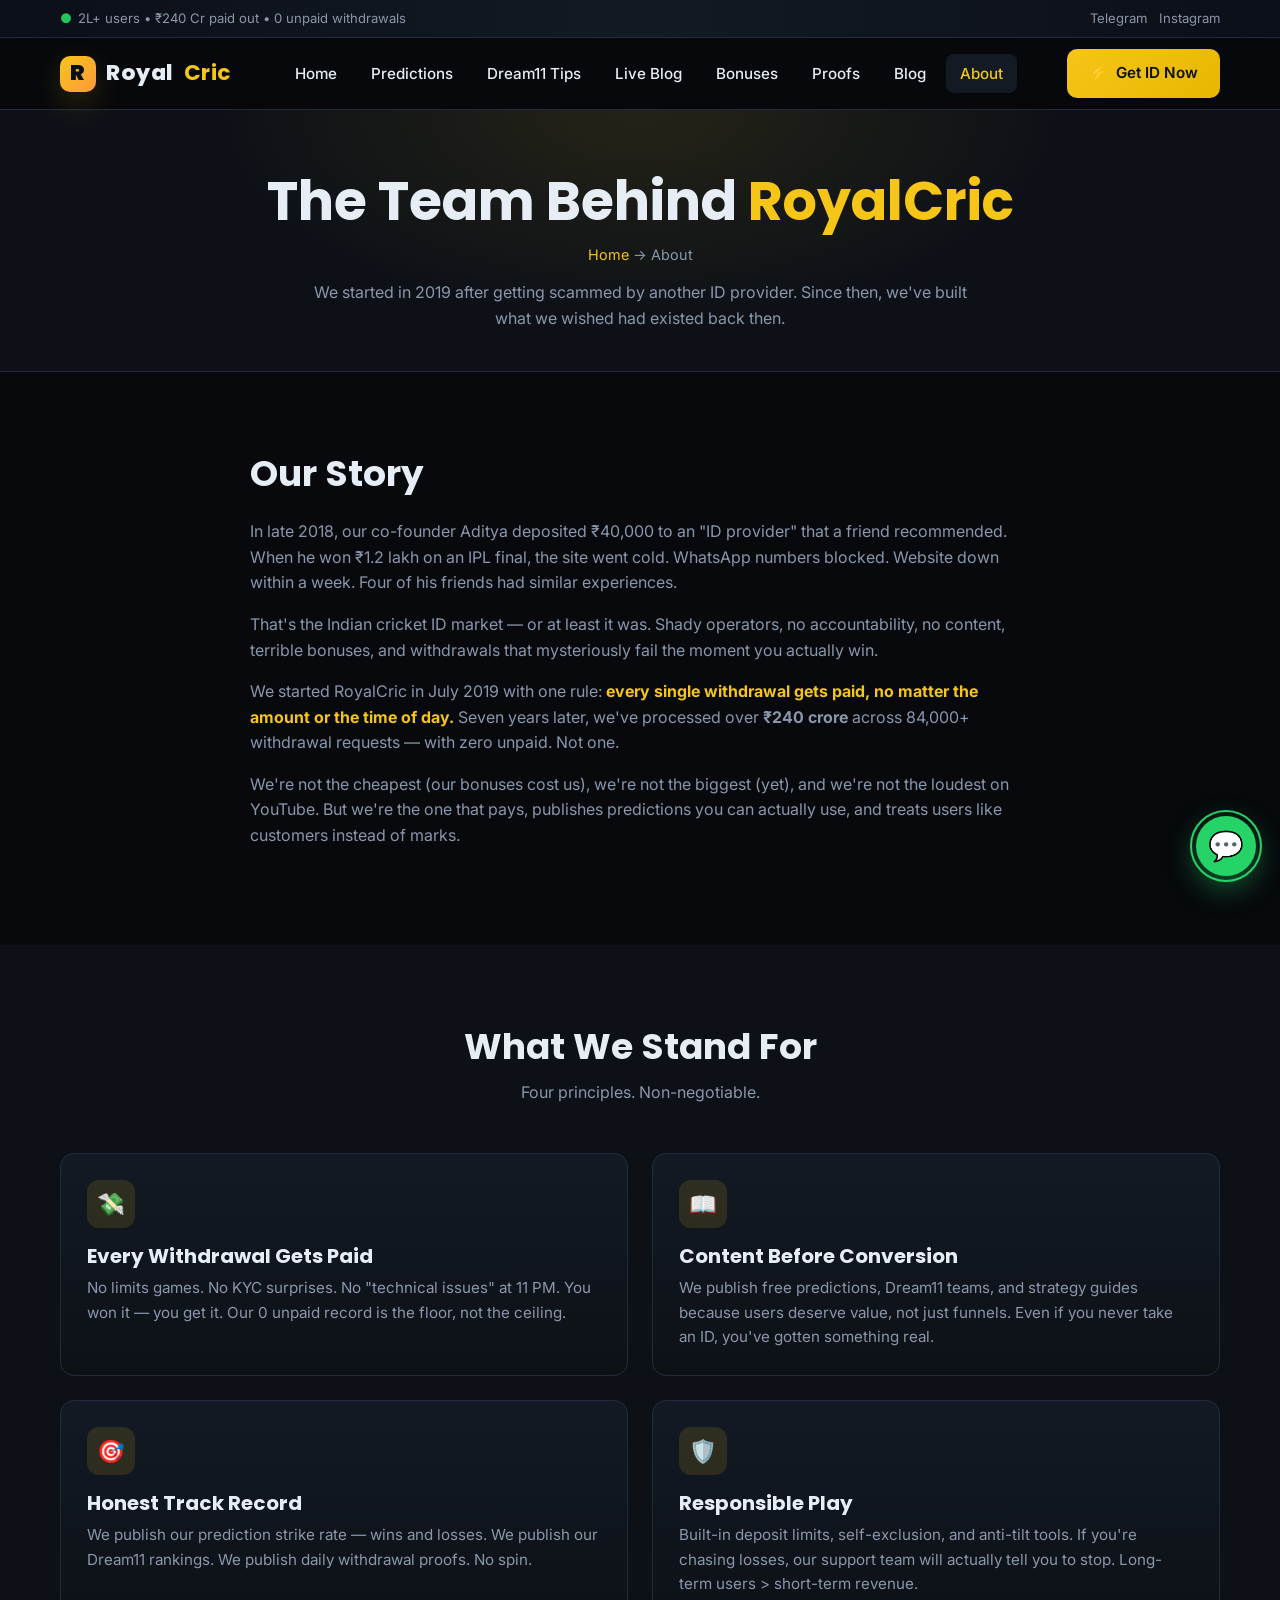
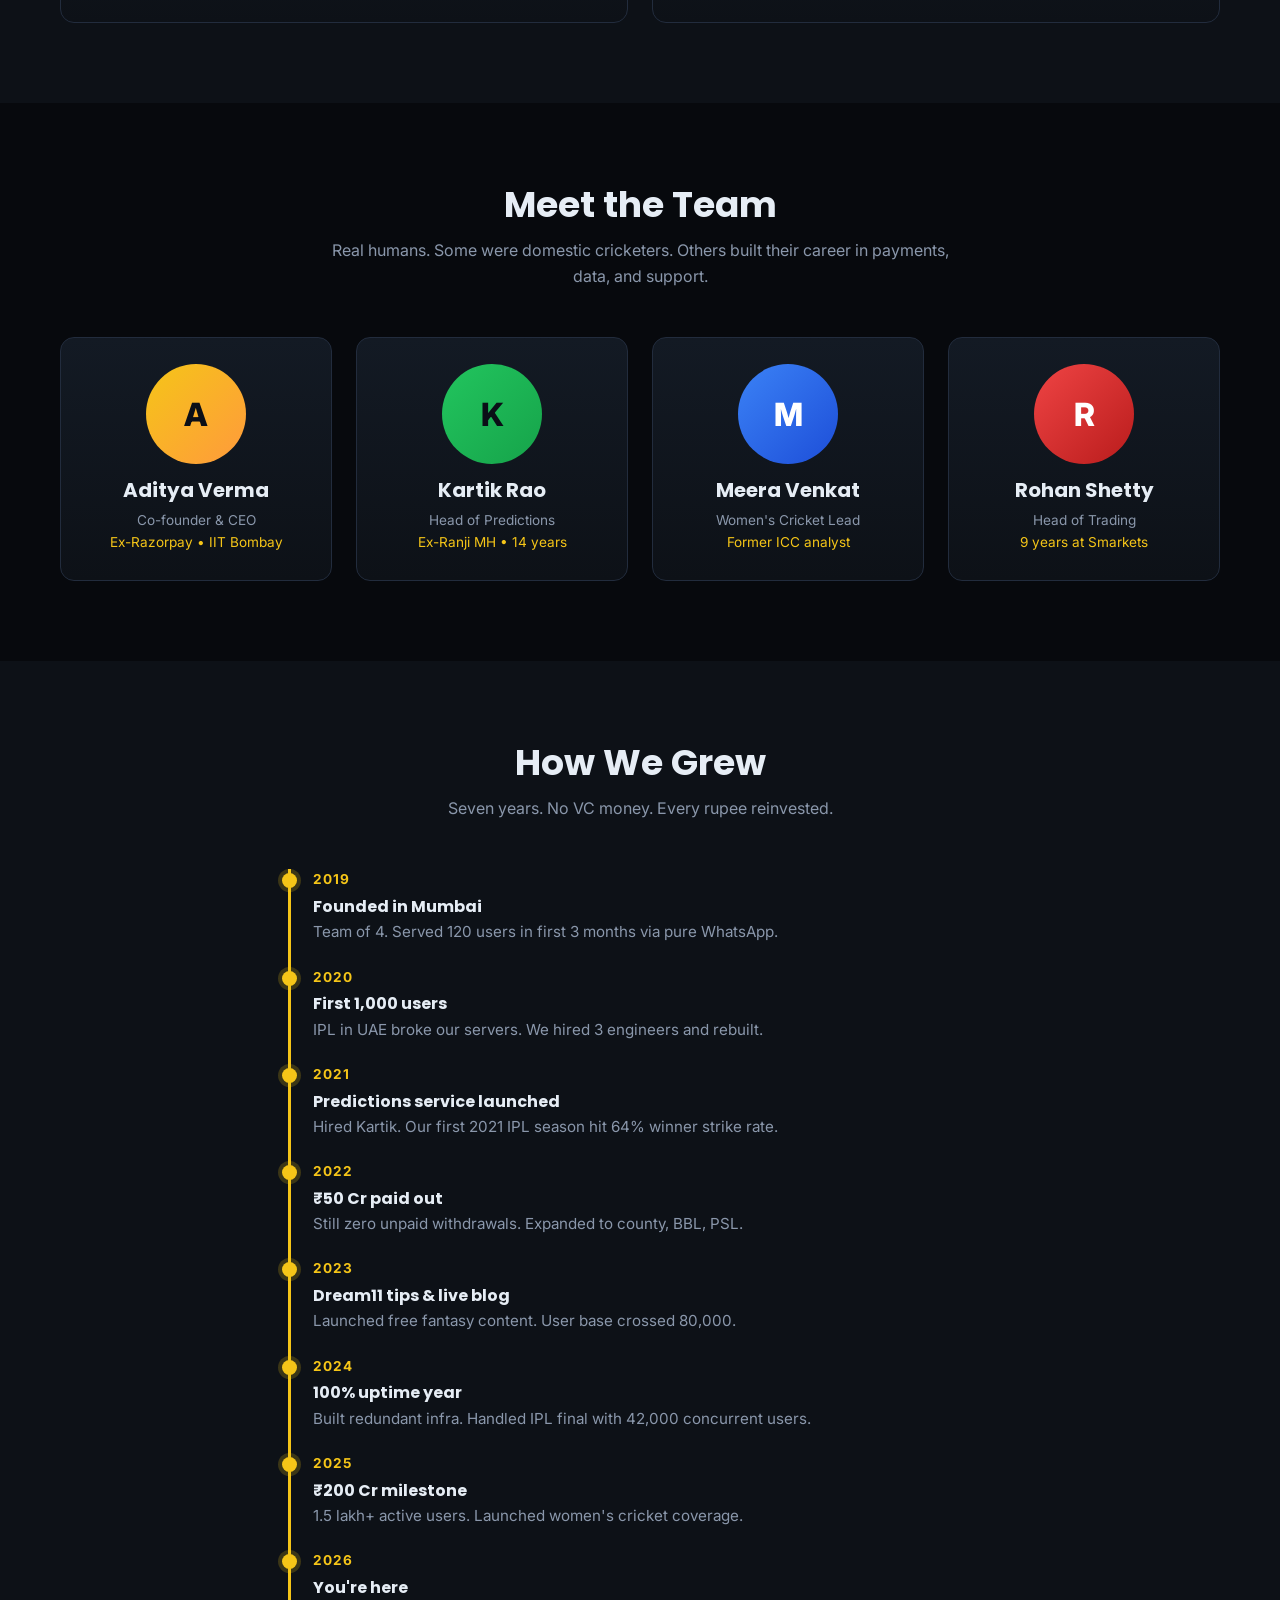
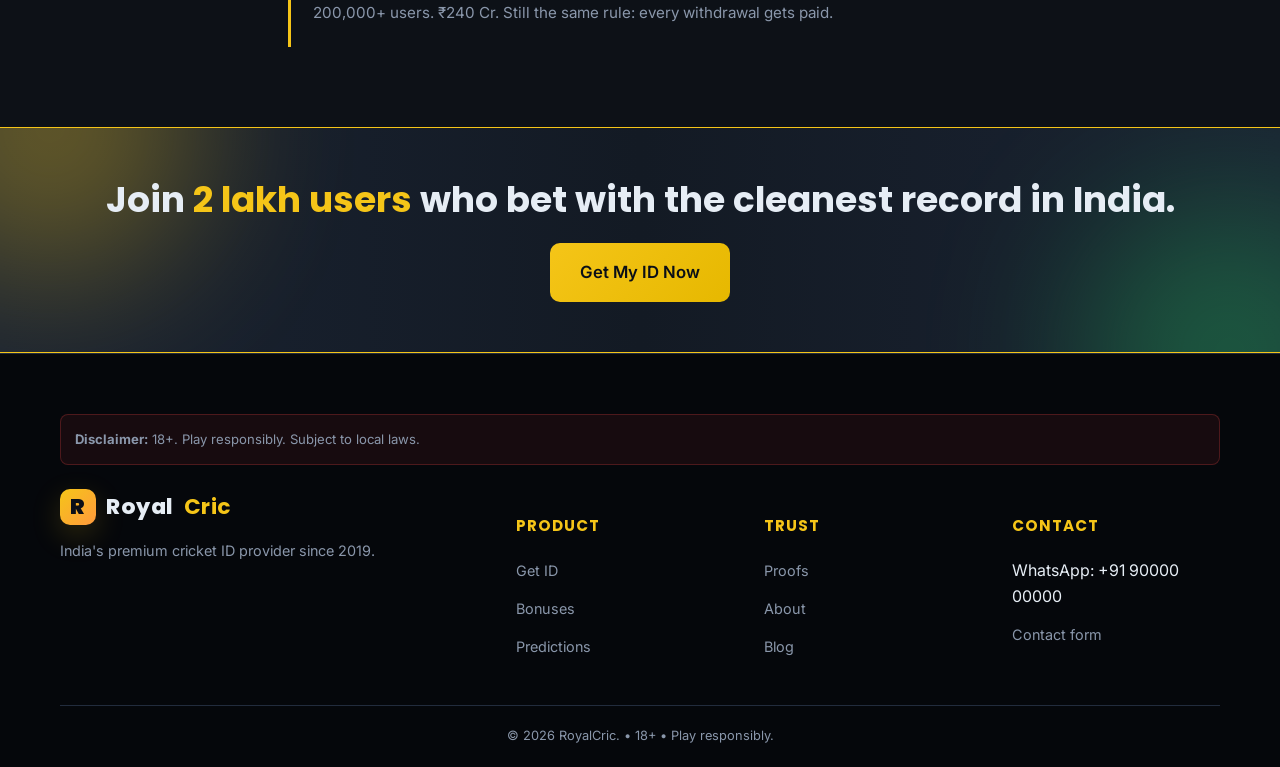
==== about.html @ 993afadf "WEbsie completed" ====
<!DOCTYPE html>
<html lang="en">
<head>
<meta charset="UTF-8" />
<meta name="viewport" content="width=device-width, initial-scale=1.0" />
<title>About Us — The Team Behind RoyalCric | Cricket ID Provider Since 2019</title>
<meta name="description" content="Meet the team behind India's most trusted cricket ID provider. Our story, our mission, and what we stand for." />
<link href="https://fonts.googleapis.com/css2?family=Inter:wght@400;500;600;700&family=Poppins:wght@600;700;800&display=swap" rel="stylesheet">
<link rel="stylesheet" href="css/style.css">
</head>
<body>

<div class="topbar">
  <div class="container row">
    <div class="ticker"><span>2L+ users • ₹240 Cr paid out • 0 unpaid withdrawals</span></div>
    <div class="socials"><a href="#">Telegram</a><a href="#">Instagram</a></div>
  </div>
</div>

<nav class="nav">
  <div class="container wrap">
    <a href="index.html" class="brand"><span class="brand-logo">R</span>Royal<b>Cric</b></a>
    <ul class="nav-links">
      <li><a href="index.html">Home</a></li>
      <li><a href="predictions.html">Predictions</a></li>
      <li><a href="dream11.html">Dream11 Tips</a></li>
      <li><a href="live-blog.html">Live Blog</a></li>
      <li><a href="bonuses.html">Bonuses</a></li>
      <li><a href="proofs.html">Proofs</a></li>
      <li><a href="blog.html">Blog</a></li>
      <li><a href="about.html">About</a></li>
    </ul>
    <div class="nav-cta">
      <a href="get-id.html" class="btn btn-gold"><span>⚡</span><span class="btn-label">Get ID Now</span></a>
      <button class="hamburger">☰</button>
    </div>
  </div>
</nav>

<section class="page-head">
  <div class="container">
    <h1>The Team Behind <span class="gold">RoyalCric</span></h1>
    <p class="crumbs"><a href="index.html">Home</a> → About</p>
    <p style="max-width:680px;margin:14px auto 0;">We started in 2019 after getting scammed by another ID provider. Since then, we've built what we wished had existed back then.</p>
  </div>
</section>

<!-- Story -->
<section class="section">
  <div class="container" style="max-width:820px;">
    <h2 style="margin-bottom:24px;">Our Story</h2>
    <p>In late 2018, our co-founder Aditya deposited ₹40,000 to an "ID provider" that a friend recommended. When he won ₹1.2 lakh on an IPL final, the site went cold. WhatsApp numbers blocked. Website down within a week. Four of his friends had similar experiences.</p>
    <p>That's the Indian cricket ID market — or at least it was. Shady operators, no accountability, no content, terrible bonuses, and withdrawals that mysteriously fail the moment you actually win.</p>
    <p>We started RoyalCric in July 2019 with one rule: <b class="gold">every single withdrawal gets paid, no matter the amount or the time of day.</b> Seven years later, we've processed over <b>₹240 crore</b> across 84,000+ withdrawal requests — with zero unpaid. Not one.</p>
    <p>We're not the cheapest (our bonuses cost us), we're not the biggest (yet), and we're not the loudest on YouTube. But we're the one that pays, publishes predictions you can actually use, and treats users like customers instead of marks.</p>
  </div>
</section>

<!-- Values -->
<section class="section" style="background:var(--bg-1);">
  <div class="container">
    <h2 class="section-title">What We Stand For</h2>
    <p class="section-sub">Four principles. Non-negotiable.</p>
    <div class="card-grid cols-2">
      <div class="card">
        <div class="icon">💸</div>
        <h3>Every Withdrawal Gets Paid</h3>
        <p>No limits games. No KYC surprises. No "technical issues" at 11 PM. You won it — you get it. Our 0 unpaid record is the floor, not the ceiling.</p>
      </div>
      <div class="card">
        <div class="icon">📖</div>
        <h3>Content Before Conversion</h3>
        <p>We publish free predictions, Dream11 teams, and strategy guides because users deserve value, not just funnels. Even if you never take an ID, you've gotten something real.</p>
      </div>
      <div class="card">
        <div class="icon">🎯</div>
        <h3>Honest Track Record</h3>
        <p>We publish our prediction strike rate — wins and losses. We publish our Dream11 rankings. We publish daily withdrawal proofs. No spin.</p>
      </div>
      <div class="card">
        <div class="icon">🛡️</div>
        <h3>Responsible Play</h3>
        <p>Built-in deposit limits, self-exclusion, and anti-tilt tools. If you're chasing losses, our support team will actually tell you to stop. Long-term users > short-term revenue.</p>
      </div>
    </div>
  </div>
</section>

<!-- Team -->
<section class="section">
  <div class="container">
    <h2 class="section-title">Meet the Team</h2>
    <p class="section-sub">Real humans. Some were domestic cricketers. Others built their career in payments, data, and support.</p>

    <div class="card-grid cols-4">
      <div class="card" style="text-align:center;">
        <div style="width:100px;height:100px;border-radius:50%;background:linear-gradient(135deg,var(--gold),#ff9a3c);display:grid;place-items:center;margin:0 auto 14px;font-size:2rem;color:#0b0f17;font-weight:800;">A</div>
        <h3>Aditya Verma</h3>
        <p style="font-size:.85rem;">Co-founder & CEO<br><span style="color:var(--gold);">Ex-Razorpay • IIT Bombay</span></p>
      </div>
      <div class="card" style="text-align:center;">
        <div style="width:100px;height:100px;border-radius:50%;background:linear-gradient(135deg,#22c55e,#16a34a);display:grid;place-items:center;margin:0 auto 14px;font-size:2rem;color:#0b0f17;font-weight:800;">K</div>
        <h3>Kartik Rao</h3>
        <p style="font-size:.85rem;">Head of Predictions<br><span style="color:var(--gold);">Ex-Ranji MH • 14 years</span></p>
      </div>
      <div class="card" style="text-align:center;">
        <div style="width:100px;height:100px;border-radius:50%;background:linear-gradient(135deg,#3b82f6,#1d4ed8);display:grid;place-items:center;margin:0 auto 14px;font-size:2rem;color:#fff;font-weight:800;">M</div>
        <h3>Meera Venkat</h3>
        <p style="font-size:.85rem;">Women's Cricket Lead<br><span style="color:var(--gold);">Former ICC analyst</span></p>
      </div>
      <div class="card" style="text-align:center;">
        <div style="width:100px;height:100px;border-radius:50%;background:linear-gradient(135deg,#ef4444,#b91c1c);display:grid;place-items:center;margin:0 auto 14px;font-size:2rem;color:#fff;font-weight:800;">R</div>
        <h3>Rohan Shetty</h3>
        <p style="font-size:.85rem;">Head of Trading<br><span style="color:var(--gold);">9 years at Smarkets</span></p>
      </div>
    </div>
  </div>
</section>

<!-- Timeline -->
<section class="section" style="background:var(--bg-1);">
  <div class="container" style="max-width:760px;">
    <h2 class="section-title">How We Grew</h2>
    <p class="section-sub">Seven years. No VC money. Every rupee reinvested.</p>

    <div class="blog-entry"><div class="time">2019</div><h4>Founded in Mumbai</h4><p>Team of 4. Served 120 users in first 3 months via pure WhatsApp.</p></div>
    <div class="blog-entry"><div class="time">2020</div><h4>First 1,000 users</h4><p>IPL in UAE broke our servers. We hired 3 engineers and rebuilt.</p></div>
    <div class="blog-entry"><div class="time">2021</div><h4>Predictions service launched</h4><p>Hired Kartik. Our first 2021 IPL season hit 64% winner strike rate.</p></div>
    <div class="blog-entry"><div class="time">2022</div><h4>₹50 Cr paid out</h4><p>Still zero unpaid withdrawals. Expanded to county, BBL, PSL.</p></div>
    <div class="blog-entry"><div class="time">2023</div><h4>Dream11 tips & live blog</h4><p>Launched free fantasy content. User base crossed 80,000.</p></div>
    <div class="blog-entry"><div class="time">2024</div><h4>100% uptime year</h4><p>Built redundant infra. Handled IPL final with 42,000 concurrent users.</p></div>
    <div class="blog-entry"><div class="time">2025</div><h4>₹200 Cr milestone</h4><p>1.5 lakh+ active users. Launched women's cricket coverage.</p></div>
    <div class="blog-entry"><div class="time">2026</div><h4>You're here</h4><p>200,000+ users. ₹240 Cr. Still the same rule: every withdrawal gets paid.</p></div>
  </div>
</section>

<section class="cta-banner">
  <div class="container">
    <h2>Join <span class="gold">2 lakh users</span> who bet with the cleanest record in India.</h2>
    <a href="get-id.html" class="btn btn-gold btn-lg">Get My ID Now</a>
  </div>
</section>

<footer>
  <div class="container">
    <div class="disclaimer"><b>Disclaimer:</b> 18+. Play responsibly. Subject to local laws.</div>
    <div class="grid">
      <div><div class="brand" style="margin-bottom:14px;"><span class="brand-logo">R</span>Royal<b>Cric</b></div><p style="font-size:.9rem;">India's premium cricket ID provider since 2019.</p></div>
      <div><h5>Product</h5><ul><li><a href="get-id.html">Get ID</a></li><li><a href="bonuses.html">Bonuses</a></li><li><a href="predictions.html">Predictions</a></li></ul></div>
      <div><h5>Trust</h5><ul><li><a href="proofs.html">Proofs</a></li><li><a href="about.html">About</a></li><li><a href="blog.html">Blog</a></li></ul></div>
      <div><h5>Contact</h5><ul><li>WhatsApp: +91 90000 00000</li><li><a href="contact.html">Contact form</a></li></ul></div>
    </div>
    <div class="legal">© 2026 RoyalCric. • 18+ • Play responsibly.</div>
  </div>
</footer>

<a href="#" class="wa-float">💬</a>
<script src="js/main.js"></script>
</body>
</html>
---- css/style.css ----
/* =========================================================
   RoyalCric — Premium Cricket ID Provider
   Global stylesheet
   ========================================================= */

:root {
  --bg-0: #07090d;
  --bg-1: #0d1117;
  --bg-2: #131a24;
  --bg-3: #1a2332;
  --line: #222c3d;
  --text: #e6edf5;
  --muted: #8a97ab;
  --gold: #f5c518;
  --gold-2: #e6b800;
  --green: #22c55e;
  --green-2: #16a34a;
  --red: #ef4444;
  --blue: #3b82f6;
  --radius: 14px;
  --radius-sm: 8px;
  --shadow: 0 10px 30px rgba(0,0,0,.35);
  --shadow-gold: 0 10px 30px rgba(245,197,24,.18);
  --container: 1200px;
  --nav-h: 72px;
}

* { box-sizing: border-box; }
html, body { margin: 0; padding: 0; }
html { scroll-behavior: smooth; }

body {
  font-family: 'Inter', -apple-system, BlinkMacSystemFont, 'Segoe UI', Roboto, sans-serif;
  background: var(--bg-0);
  color: var(--text);
  line-height: 1.6;
  -webkit-font-smoothing: antialiased;
}

a { color: inherit; text-decoration: none; }
img { max-width: 100%; display: block; }

h1, h2, h3, h4 { font-family: 'Poppins', Inter, sans-serif; font-weight: 700; line-height: 1.2; margin: 0 0 .6em; }
h1 { font-size: clamp(2rem, 4.2vw, 3.4rem); }
h2 { font-size: clamp(1.6rem, 2.8vw, 2.4rem); }
h3 { font-size: 1.25rem; }

p { margin: 0 0 1em; color: var(--muted); }

.container { max-width: var(--container); margin: 0 auto; padding: 0 20px; }

.section { padding: 80px 0; }
.section-sm { padding: 48px 0; }
.section-title { text-align: center; margin-bottom: 12px; color: var(--text); }
.section-sub { text-align: center; color: var(--muted); max-width: 640px; margin: 0 auto 48px; }

.gold { color: var(--gold); }
.green { color: var(--green); }

/* ------------ Top bar ------------ */
.topbar {
  background: linear-gradient(90deg, #0b0f17 0%, #131a24 50%, #0b0f17 100%);
  border-bottom: 1px solid var(--line);
  font-size: .82rem;
  color: var(--muted);
  padding: 8px 0;
}
.topbar .row { display: flex; justify-content: space-between; align-items: center; gap: 16px; flex-wrap: wrap; }
.topbar .ticker { display: flex; gap: 20px; overflow: hidden; }
.topbar .ticker span::before { content: "●"; color: var(--green); margin-right: 6px; }
.topbar .socials a { margin-left: 12px; color: var(--muted); }
.topbar .socials a:hover { color: var(--gold); }

/* ------------ Navbar ------------ */
.nav {
  position: sticky; top: 0; z-index: 100;
  background: rgba(7,9,13,.92);
  backdrop-filter: blur(10px);
  border-bottom: 1px solid var(--line);
  height: var(--nav-h);
}
.nav .wrap { display: flex; align-items: center; justify-content: space-between; height: 100%; }
.brand { display: flex; align-items: center; gap: 10px; font-family: Poppins, sans-serif; font-weight: 800; font-size: 1.35rem; letter-spacing: .5px; }
.brand-logo {
  width: 36px; height: 36px; border-radius: 10px;
  background: linear-gradient(135deg, var(--gold), #ff9a3c);
  display: grid; place-items: center; color: #0b0f17; font-weight: 900;
  box-shadow: var(--shadow-gold);
}
.brand b { color: var(--gold); }

.nav-links { display: flex; align-items: center; gap: 6px; list-style: none; margin: 0; padding: 0; }
.nav-links a {
  padding: 10px 14px; border-radius: 8px; color: var(--text);
  font-size: .95rem; font-weight: 500; transition: .2s;
}
.nav-links a:hover, .nav-links a.active { background: var(--bg-2); color: var(--gold); }

.nav-cta { display: flex; gap: 10px; align-items: center; }
.hamburger { display: none; background: none; border: 0; color: var(--text); font-size: 1.5rem; cursor: pointer; }

/* ------------ Buttons ------------ */
.btn {
  display: inline-flex; align-items: center; gap: 8px;
  padding: 12px 22px; border-radius: 10px;
  font-weight: 600; font-size: .95rem;
  border: 0; cursor: pointer; transition: .2s;
  text-decoration: none; white-space: nowrap;
}
.btn-gold { background: linear-gradient(135deg, var(--gold), var(--gold-2)); color: #0b0f17; }
.btn-gold:hover { transform: translateY(-2px); box-shadow: var(--shadow-gold); }
.btn-green { background: linear-gradient(135deg, var(--green), var(--green-2)); color: #fff; }
.btn-green:hover { transform: translateY(-2px); box-shadow: 0 10px 30px rgba(34,197,94,.3); }
.btn-ghost { background: transparent; color: var(--text); border: 1px solid var(--line); }
.btn-ghost:hover { border-color: var(--gold); color: var(--gold); }
.btn-lg { padding: 16px 30px; font-size: 1.05rem; }
.btn-block { width: 100%; justify-content: center; }

/* ------------ Hero ------------ */
.hero {
  position: relative; overflow: hidden;
  padding: 90px 0 60px;
  background:
    radial-gradient(900px 500px at 20% 0%, rgba(245,197,24,.12), transparent 60%),
    radial-gradient(800px 500px at 100% 100%, rgba(34,197,94,.10), transparent 60%),
    linear-gradient(180deg, #0a0e15 0%, #07090d 100%);
}
.hero .grid { display: grid; grid-template-columns: 1.1fr .9fr; gap: 50px; align-items: center; }
.hero h1 span { color: var(--gold); }
.hero .sub { color: var(--muted); font-size: 1.1rem; margin-bottom: 28px; }
.hero .actions { display: flex; gap: 12px; flex-wrap: wrap; margin-bottom: 28px; }
.hero .badges { display: flex; gap: 16px; flex-wrap: wrap; }
.hero .badge {
  display: flex; align-items: center; gap: 8px;
  padding: 8px 14px; background: var(--bg-2); border: 1px solid var(--line); border-radius: 999px;
  font-size: .85rem; color: var(--muted);
}
.hero .badge::before { content: "✓"; color: var(--green); font-weight: 800; }

/* Hero visual — ID card mockup */
.id-card {
  background: linear-gradient(135deg, #121a26, #1b2636);
  border: 1px solid var(--line); border-radius: var(--radius);
  padding: 28px; box-shadow: var(--shadow);
  position: relative; overflow: hidden;
}
.id-card::before {
  content: ""; position: absolute; top: -60px; right: -60px;
  width: 200px; height: 200px; border-radius: 50%;
  background: radial-gradient(circle, rgba(245,197,24,.25), transparent 70%);
}
.id-card .row { display: flex; justify-content: space-between; align-items: center; margin-bottom: 22px; }
.id-card .tag { font-size: .7rem; letter-spacing: 2px; color: var(--gold); }
.id-card .id-num { font-family: monospace; font-size: 1.4rem; color: var(--text); letter-spacing: 2px; margin: 8px 0 22px; }
.id-card .stats { display: grid; grid-template-columns: 1fr 1fr; gap: 16px; }
.id-card .stat { background: rgba(255,255,255,.03); border: 1px solid var(--line); padding: 12px; border-radius: 10px; }
.id-card .stat small { color: var(--muted); font-size: .75rem; text-transform: uppercase; letter-spacing: 1px; }
.id-card .stat b { display: block; color: var(--gold); font-size: 1.3rem; margin-top: 4px; }
.id-card .pulse { width: 10px; height: 10px; border-radius: 50%; background: var(--green); display: inline-block; margin-right: 8px; animation: pulse 1.4s infinite; }
@keyframes pulse { 0%,100% { opacity: 1; } 50% { opacity: .4; } }

/* ------------ Stats strip ------------ */
.stats-strip {
  background: linear-gradient(90deg, var(--bg-1), var(--bg-2), var(--bg-1));
  border-top: 1px solid var(--line); border-bottom: 1px solid var(--line);
  padding: 32px 0;
}
.stats-strip .grid { display: grid; grid-template-columns: repeat(4, 1fr); gap: 24px; text-align: center; }
.stats-strip .num { font-family: Poppins, sans-serif; font-size: 2.2rem; font-weight: 800; color: var(--gold); }
.stats-strip .lbl { color: var(--muted); font-size: .9rem; }

/* ------------ Cards ------------ */
.card-grid { display: grid; grid-template-columns: repeat(3, 1fr); gap: 24px; }
.card-grid.cols-2 { grid-template-columns: repeat(2, 1fr); }
.card-grid.cols-4 { grid-template-columns: repeat(4, 1fr); }

.card {
  background: linear-gradient(180deg, var(--bg-2), var(--bg-1));
  border: 1px solid var(--line);
  border-radius: var(--radius);
  padding: 26px;
  transition: .25s;
}
.card:hover { transform: translateY(-4px); border-color: var(--gold); box-shadow: var(--shadow); }
.card .icon {
  width: 48px; height: 48px; border-radius: 12px;
  background: rgba(245,197,24,.12); color: var(--gold);
  display: grid; place-items: center; font-size: 1.4rem; margin-bottom: 16px;
}
.card h3 { margin-bottom: 8px; }
.card p { margin-bottom: 0; font-size: .95rem; }

/* ------------ Match cards ------------ */
.match-card {
  background: linear-gradient(180deg, var(--bg-2), var(--bg-1));
  border: 1px solid var(--line); border-radius: var(--radius);
  padding: 22px; transition: .25s;
}
.match-card:hover { border-color: var(--gold); transform: translateY(-3px); }
.match-card .league { display: flex; justify-content: space-between; font-size: .8rem; color: var(--muted); margin-bottom: 14px; }
.match-card .league .live { color: var(--red); font-weight: 700; }
.match-card .league .live::before { content: "●"; margin-right: 4px; animation: pulse 1.2s infinite; }
.match-card .teams { display: flex; justify-content: space-between; align-items: center; margin: 14px 0; }
.match-card .team { display: flex; align-items: center; gap: 10px; font-weight: 600; }
.match-card .flag {
  width: 36px; height: 36px; border-radius: 8px;
  background: linear-gradient(135deg, #2a3446, #1a2332);
  display: grid; place-items: center; color: var(--gold); font-weight: 800; font-size: .9rem;
}
.match-card .vs { color: var(--muted); font-size: .85rem; }
.match-card .odds { display: grid; grid-template-columns: 1fr 1fr 1fr; gap: 8px; margin: 14px 0; }
.match-card .odd { background: var(--bg-3); border: 1px solid var(--line); padding: 10px; border-radius: 8px; text-align: center; font-size: .85rem; cursor: pointer; transition: .2s; }
.match-card .odd:hover { border-color: var(--gold); background: rgba(245,197,24,.08); }
.match-card .odd b { color: var(--gold); display: block; margin-top: 4px; }
.match-card .pred {
  padding: 10px 12px; background: rgba(34,197,94,.08);
  border-left: 3px solid var(--green); border-radius: 6px;
  font-size: .9rem; color: var(--text); margin-top: 10px;
}
.match-card .pred b { color: var(--green); }

/* ------------ Bonus cards ------------ */
.bonus-card {
  position: relative;
  background: linear-gradient(135deg, #1a2332, #0f1520);
  border: 2px solid var(--line); border-radius: var(--radius);
  padding: 36px 28px; text-align: center; overflow: hidden;
  transition: .3s;
}
.bonus-card:hover { border-color: var(--gold); transform: translateY(-6px); }
.bonus-card.featured { border-color: var(--gold); }
.bonus-card.featured::after {
  content: "POPULAR"; position: absolute; top: 14px; right: -34px;
  background: var(--gold); color: #0b0f17; font-weight: 800; font-size: .7rem;
  padding: 4px 40px; transform: rotate(40deg); letter-spacing: 2px;
}
.bonus-card .amount { font-family: Poppins, sans-serif; font-size: 3rem; font-weight: 800; color: var(--gold); line-height: 1; margin: 8px 0; }
.bonus-card .amount small { display: block; font-size: 1rem; color: var(--muted); font-weight: 500; letter-spacing: 2px; margin-bottom: 6px; }
.bonus-card h3 { margin: 12px 0; }
.bonus-card ul { list-style: none; padding: 0; margin: 20px 0 24px; text-align: left; }
.bonus-card li { padding: 8px 0; color: var(--muted); font-size: .92rem; border-bottom: 1px dashed var(--line); }
.bonus-card li::before { content: "✓ "; color: var(--green); font-weight: 800; }

/* ------------ Testimonials / proofs ------------ */
.testimonial {
  background: var(--bg-2); border: 1px solid var(--line); border-radius: var(--radius);
  padding: 24px;
}
.testimonial .stars { color: var(--gold); margin-bottom: 10px; }
.testimonial blockquote { margin: 0 0 16px; color: var(--text); font-style: italic; }
.testimonial .author { display: flex; align-items: center; gap: 12px; }
.testimonial .avatar {
  width: 44px; height: 44px; border-radius: 50%;
  background: linear-gradient(135deg, var(--gold), #ff9a3c);
  display: grid; place-items: center; color: #0b0f17; font-weight: 800;
}
.testimonial .author small { color: var(--muted); display: block; }

.proof-row {
  display: flex; justify-content: space-between; align-items: center;
  background: var(--bg-2); border: 1px solid var(--line); border-radius: 10px;
  padding: 14px 18px; margin-bottom: 10px;
}
.proof-row .user { display: flex; align-items: center; gap: 12px; }
.proof-row .avatar { width: 36px; height: 36px; border-radius: 50%; background: var(--bg-3); display: grid; place-items: center; color: var(--gold); font-weight: 700; }
.proof-row .amt { font-weight: 800; color: var(--green); }
.proof-row small { color: var(--muted); display: block; font-size: .78rem; }

/* ------------ Live blog ------------ */
.live-blog { display: grid; grid-template-columns: 1fr 320px; gap: 30px; }
.blog-entry {
  border-left: 3px solid var(--gold); padding: 0 0 22px 22px; margin-left: 8px; position: relative;
}
.blog-entry::before {
  content: ""; position: absolute; left: -9px; top: 4px; width: 15px; height: 15px;
  border-radius: 50%; background: var(--gold); box-shadow: 0 0 0 4px rgba(245,197,24,.2);
}
.blog-entry .time { color: var(--gold); font-weight: 700; font-size: .85rem; letter-spacing: 1px; }
.blog-entry h4 { margin: 6px 0 4px; }
.blog-entry p { margin: 0; font-size: .95rem; }

.sidebar-card {
  background: var(--bg-2); border: 1px solid var(--line); border-radius: var(--radius);
  padding: 20px; margin-bottom: 20px;
}
.sidebar-card h4 { margin-bottom: 14px; color: var(--gold); }
.scoreboard { text-align: center; }
.scoreboard .teams { display: flex; justify-content: space-around; align-items: center; margin: 14px 0; }
.scoreboard .t { font-weight: 700; }
.scoreboard .t small { display: block; color: var(--muted); font-weight: 500; }
.scoreboard .t b { font-size: 1.6rem; color: var(--gold); }

/* ------------ Dream11 ------------ */
.d11-grid { display: grid; grid-template-columns: 2fr 1fr; gap: 30px; }
.d11-pitch {
  background: linear-gradient(180deg, #0f3d20, #0a2614);
  border: 2px solid #1a5a2e; border-radius: var(--radius);
  padding: 30px; position: relative; min-height: 500px;
  background-image:
    repeating-linear-gradient(90deg, transparent 0 40px, rgba(255,255,255,.03) 40px 42px),
    linear-gradient(180deg, #0f3d20, #0a2614);
}
.d11-pitch h3 { color: var(--gold); text-align: center; margin-bottom: 20px; }
.d11-row { display: flex; justify-content: center; gap: 20px; margin-bottom: 24px; flex-wrap: wrap; }
.d11-player {
  text-align: center; width: 80px;
}
.d11-player .jersey {
  width: 56px; height: 56px; border-radius: 50%; margin: 0 auto 6px;
  background: linear-gradient(135deg, var(--gold), #ff9a3c);
  display: grid; place-items: center; color: #0b0f17; font-weight: 800;
  border: 3px solid #fff;
}
.d11-player.cap .jersey { border-color: var(--green); }
.d11-player.vc .jersey { border-color: var(--blue); }
.d11-player small { color: #fff; font-size: .75rem; text-shadow: 0 1px 3px rgba(0,0,0,.6); }
.d11-player .role { font-size: .65rem; color: var(--gold); }

/* ------------ FAQ ------------ */
.faq-item {
  background: var(--bg-2); border: 1px solid var(--line); border-radius: 10px;
  margin-bottom: 12px; overflow: hidden;
}
.faq-q {
  padding: 18px 22px; cursor: pointer; display: flex; justify-content: space-between;
  font-weight: 600; transition: .2s;
}
.faq-q:hover { background: var(--bg-3); }
.faq-q .icon { color: var(--gold); font-size: 1.2rem; transition: .3s; }
.faq-item.open .faq-q .icon { transform: rotate(45deg); }
.faq-a { max-height: 0; overflow: hidden; transition: max-height .3s; padding: 0 22px; color: var(--muted); }
.faq-item.open .faq-a { max-height: 300px; padding: 0 22px 20px; }

/* ------------ Forms ------------ */
.form { background: var(--bg-2); border: 1px solid var(--line); border-radius: var(--radius); padding: 30px; }
.form label { display: block; margin-bottom: 6px; color: var(--muted); font-size: .9rem; font-weight: 500; }
.form input, .form select, .form textarea {
  width: 100%; padding: 12px 14px; margin-bottom: 16px;
  background: var(--bg-1); border: 1px solid var(--line); border-radius: 8px;
  color: var(--text); font-size: 1rem; font-family: inherit;
  transition: .2s;
}
.form input:focus, .form select:focus, .form textarea:focus { outline: 0; border-color: var(--gold); background: #131a24; }
.form .row { display: grid; grid-template-columns: 1fr 1fr; gap: 16px; }
.form .hint { color: var(--muted); font-size: .8rem; margin-top: -10px; margin-bottom: 12px; }

/* ------------ Steps ------------ */
.steps { display: grid; grid-template-columns: repeat(4, 1fr); gap: 20px; }
.step { text-align: center; position: relative; }
.step .n {
  width: 56px; height: 56px; border-radius: 50%;
  background: linear-gradient(135deg, var(--gold), var(--gold-2));
  color: #0b0f17; display: grid; place-items: center;
  font-family: Poppins; font-size: 1.6rem; font-weight: 800;
  margin: 0 auto 16px;
}
.step h4 { margin-bottom: 6px; }
.step p { font-size: .9rem; }

/* ------------ Comparison table ------------ */
.compare { width: 100%; border-collapse: collapse; margin-top: 20px; }
.compare th, .compare td { padding: 14px; text-align: center; border-bottom: 1px solid var(--line); }
.compare th { background: var(--bg-3); color: var(--gold); font-weight: 700; }
.compare td:first-child { text-align: left; color: var(--text); font-weight: 500; }
.compare .us { background: rgba(245,197,24,.06); }
.compare .check { color: var(--green); font-size: 1.2rem; }
.compare .x { color: var(--red); font-size: 1.2rem; }

/* ------------ Blog list ------------ */
.blog-card {
  background: var(--bg-2); border: 1px solid var(--line); border-radius: var(--radius);
  overflow: hidden; transition: .25s;
}
.blog-card:hover { border-color: var(--gold); transform: translateY(-4px); }
.blog-card .thumb {
  height: 180px; background: linear-gradient(135deg, var(--bg-3), var(--bg-2));
  display: grid; place-items: center; font-size: 3rem; color: var(--gold);
  position: relative;
}
.blog-card .thumb::after {
  content: ""; position: absolute; inset: 0;
  background: radial-gradient(circle at center, transparent 40%, rgba(0,0,0,.4) 100%);
}
.blog-card .body { padding: 20px; }
.blog-card .tag { font-size: .7rem; color: var(--gold); letter-spacing: 2px; font-weight: 700; }
.blog-card h3 { font-size: 1.1rem; margin: 8px 0; }
.blog-card .meta { color: var(--muted); font-size: .82rem; margin-top: 10px; }

/* ------------ Floating WhatsApp ------------ */
.wa-float {
  position: fixed; bottom: 24px; right: 24px; z-index: 200;
  width: 60px; height: 60px; border-radius: 50%;
  background: #25d366; color: #fff;
  display: grid; place-items: center; font-size: 1.8rem;
  box-shadow: 0 10px 30px rgba(37,211,102,.45);
  animation: float 2s ease-in-out infinite;
}
@keyframes float { 0%,100% { transform: translateY(0); } 50% { transform: translateY(-6px); } }
.wa-float::after {
  content: ""; position: absolute; inset: -6px; border-radius: 50%;
  border: 2px solid #25d366; animation: ring 1.8s infinite;
}
@keyframes ring { 0% { transform: scale(1); opacity: 1; } 100% { transform: scale(1.4); opacity: 0; } }

/* ------------ CTA banner ------------ */
.cta-banner {
  background: linear-gradient(90deg, #1a2332, #131a24 50%, #1a2332);
  border-top: 1px solid var(--gold); border-bottom: 1px solid var(--gold);
  padding: 50px 0; text-align: center;
  position: relative; overflow: hidden;
}
.cta-banner::before, .cta-banner::after {
  content: ""; position: absolute; width: 300px; height: 300px;
  border-radius: 50%; filter: blur(80px); opacity: .35;
}
.cta-banner::before { background: var(--gold); top: -150px; left: -100px; }
.cta-banner::after { background: var(--green); bottom: -150px; right: -100px; }
.cta-banner .container { position: relative; z-index: 1; }

/* ------------ Footer ------------ */
footer {
  background: #05070b; border-top: 1px solid var(--line);
  padding: 60px 0 20px;
}
footer .grid { display: grid; grid-template-columns: 2fr 1fr 1fr 1fr; gap: 40px; margin-bottom: 40px; }
footer h5 { color: var(--gold); margin-bottom: 14px; font-family: Poppins; font-size: .95rem; letter-spacing: 1px; text-transform: uppercase; }
footer ul { list-style: none; padding: 0; margin: 0; }
footer li { padding: 6px 0; }
footer a { color: var(--muted); font-size: .9rem; }
footer a:hover { color: var(--gold); }
footer .legal { border-top: 1px solid var(--line); padding-top: 20px; text-align: center; color: var(--muted); font-size: .8rem; }
footer .disclaimer { background: rgba(239,68,68,.08); border: 1px solid rgba(239,68,68,.25); border-radius: 8px; padding: 14px; color: var(--muted); font-size: .82rem; margin-bottom: 24px; }

/* ------------ Breadcrumbs / page header ------------ */
.page-head {
  padding: 60px 0 40px;
  background: radial-gradient(600px 300px at 50% 0%, rgba(245,197,24,.1), transparent 70%), var(--bg-1);
  border-bottom: 1px solid var(--line);
  text-align: center;
}
.page-head h1 { margin-bottom: 8px; }
.page-head .crumbs { color: var(--muted); font-size: .9rem; }
.page-head .crumbs a { color: var(--gold); }

/* ------------ Tabs ------------ */
.tabs { display: flex; gap: 6px; border-bottom: 1px solid var(--line); margin-bottom: 28px; overflow-x: auto; }
.tabs button {
  background: transparent; border: 0; color: var(--muted);
  padding: 12px 18px; font-size: .95rem; font-weight: 500; cursor: pointer;
  border-bottom: 2px solid transparent; transition: .2s; white-space: nowrap;
}
.tabs button.active { color: var(--gold); border-bottom-color: var(--gold); }
.tab-panel { display: none; }
.tab-panel.active { display: block; }

/* ------------ Responsive ------------ */
@media (max-width: 960px) {
  .hero .grid, .live-blog, .d11-grid { grid-template-columns: 1fr; }
  .card-grid, .card-grid.cols-4 { grid-template-columns: repeat(2, 1fr); }
  footer .grid { grid-template-columns: 1fr 1fr; }
  .stats-strip .grid { grid-template-columns: 1fr 1fr; }
  .steps { grid-template-columns: 1fr 1fr; }
}
@media (max-width: 640px) {
  .card-grid, .card-grid.cols-2, .card-grid.cols-4, .form .row { grid-template-columns: 1fr; }
  .section { padding: 60px 0; }
  .hero { padding: 50px 0 40px; }
  .nav-links {
    position: fixed; top: var(--nav-h); left: 0; right: 0;
    flex-direction: column; align-items: stretch;
    background: var(--bg-1); border-top: 1px solid var(--line);
    padding: 14px; gap: 4px; transform: translateY(-110%); transition: .25s;
  }
  .nav-links.open { transform: translateY(0); }
  .hamburger { display: block; }
  .nav-cta .btn-label { display: none; }
  footer .grid { grid-template-columns: 1fr; }
}
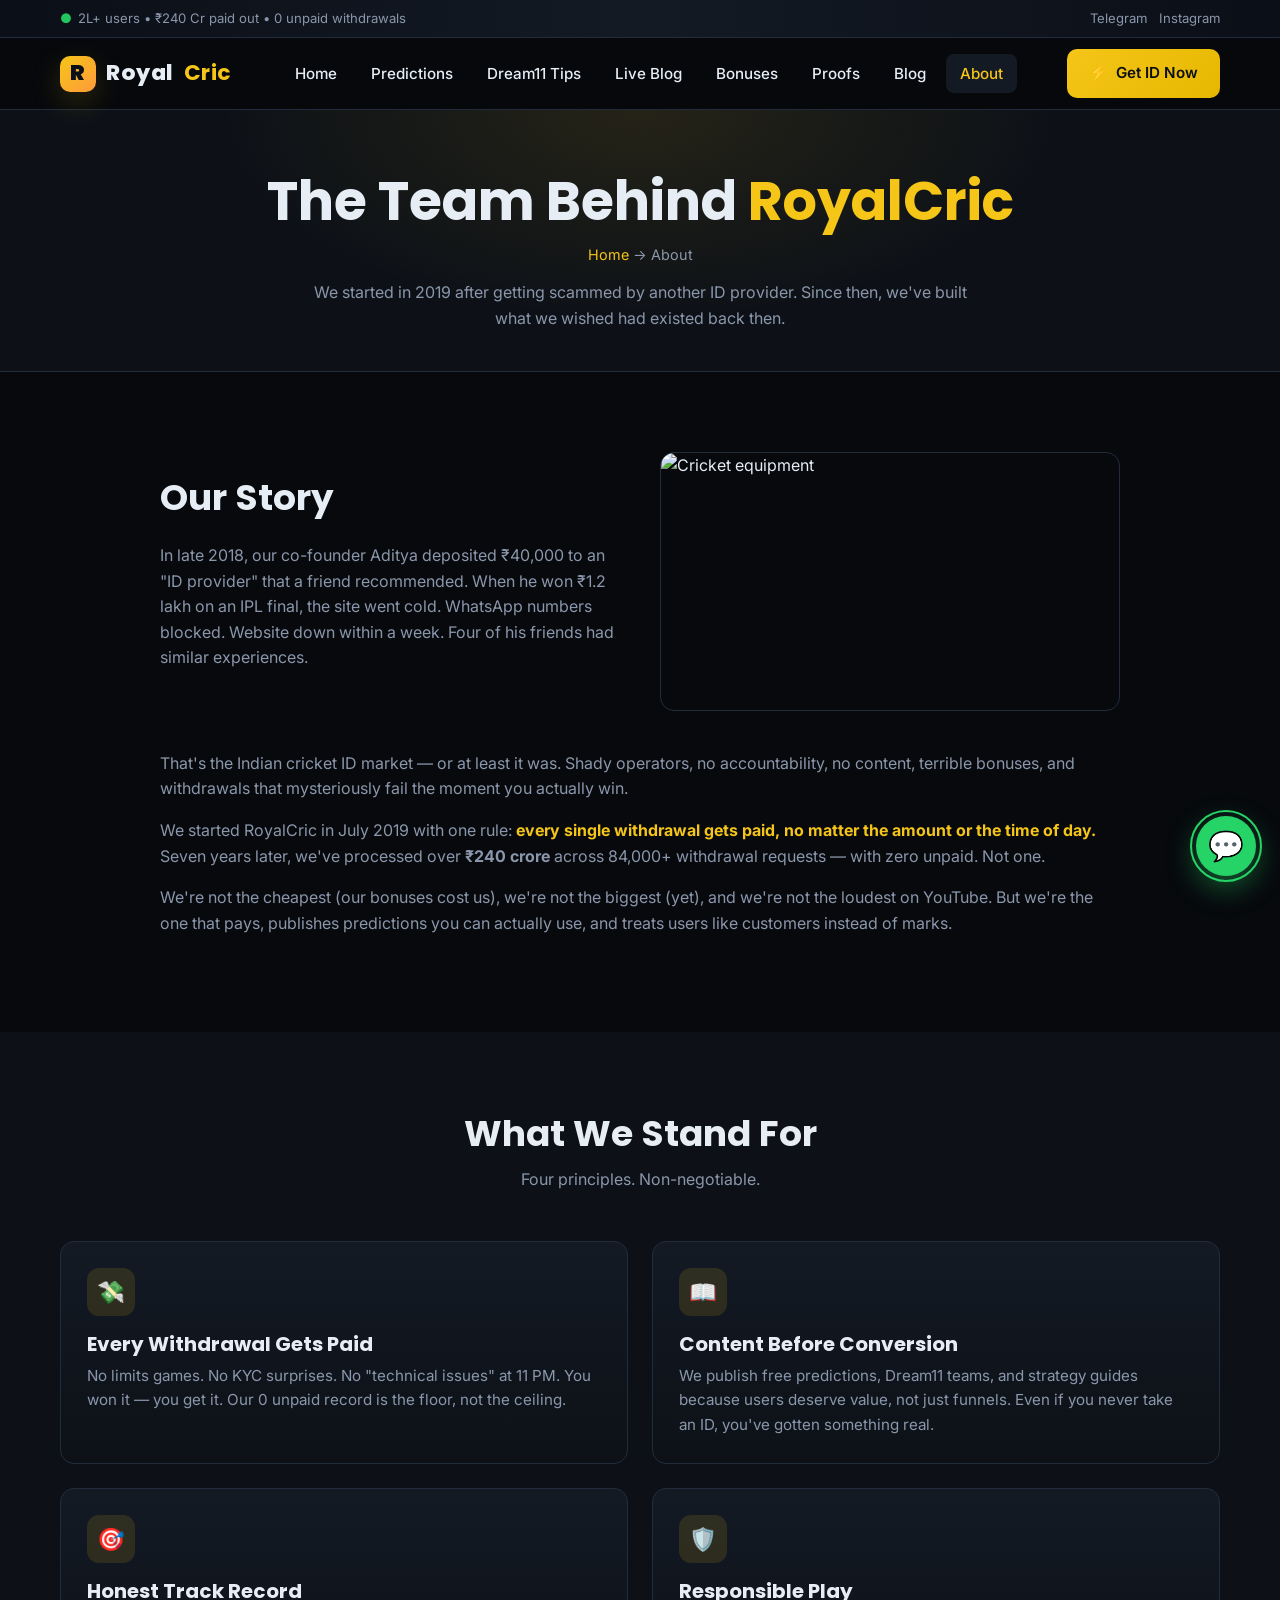
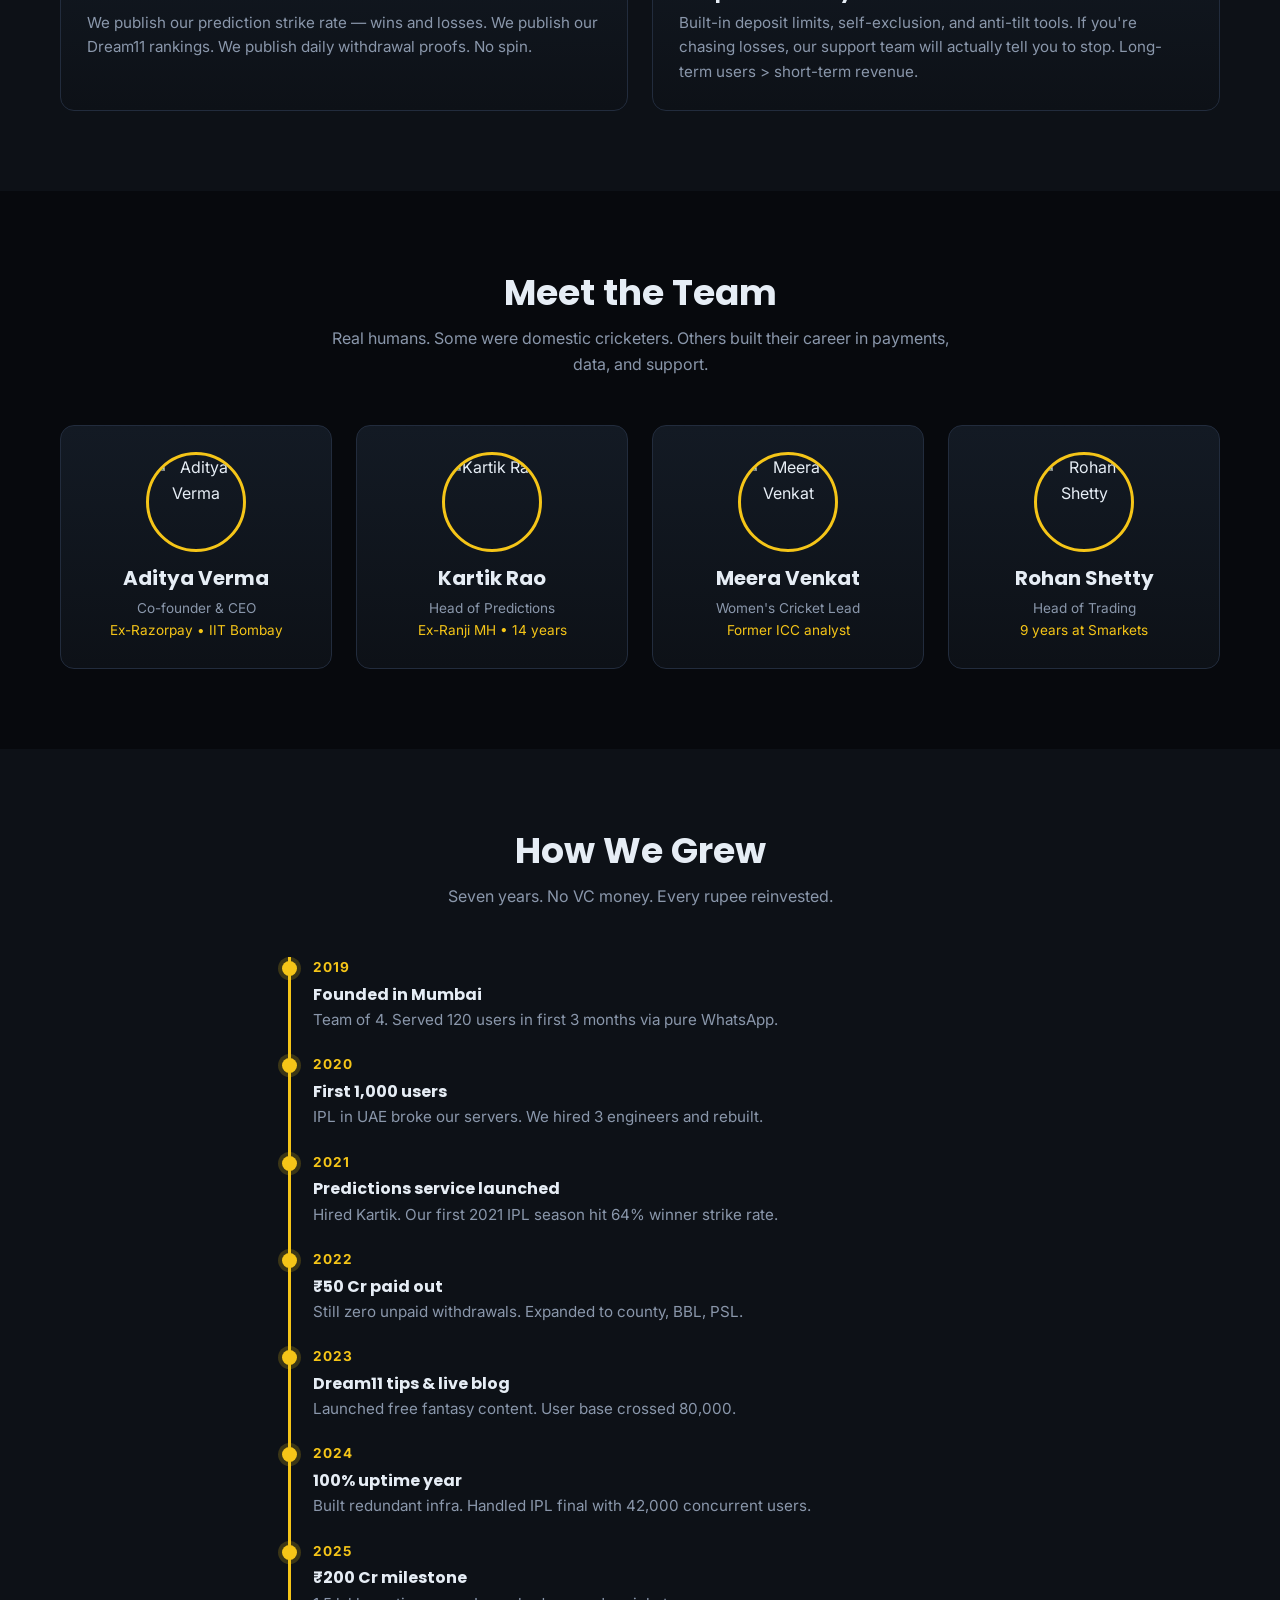
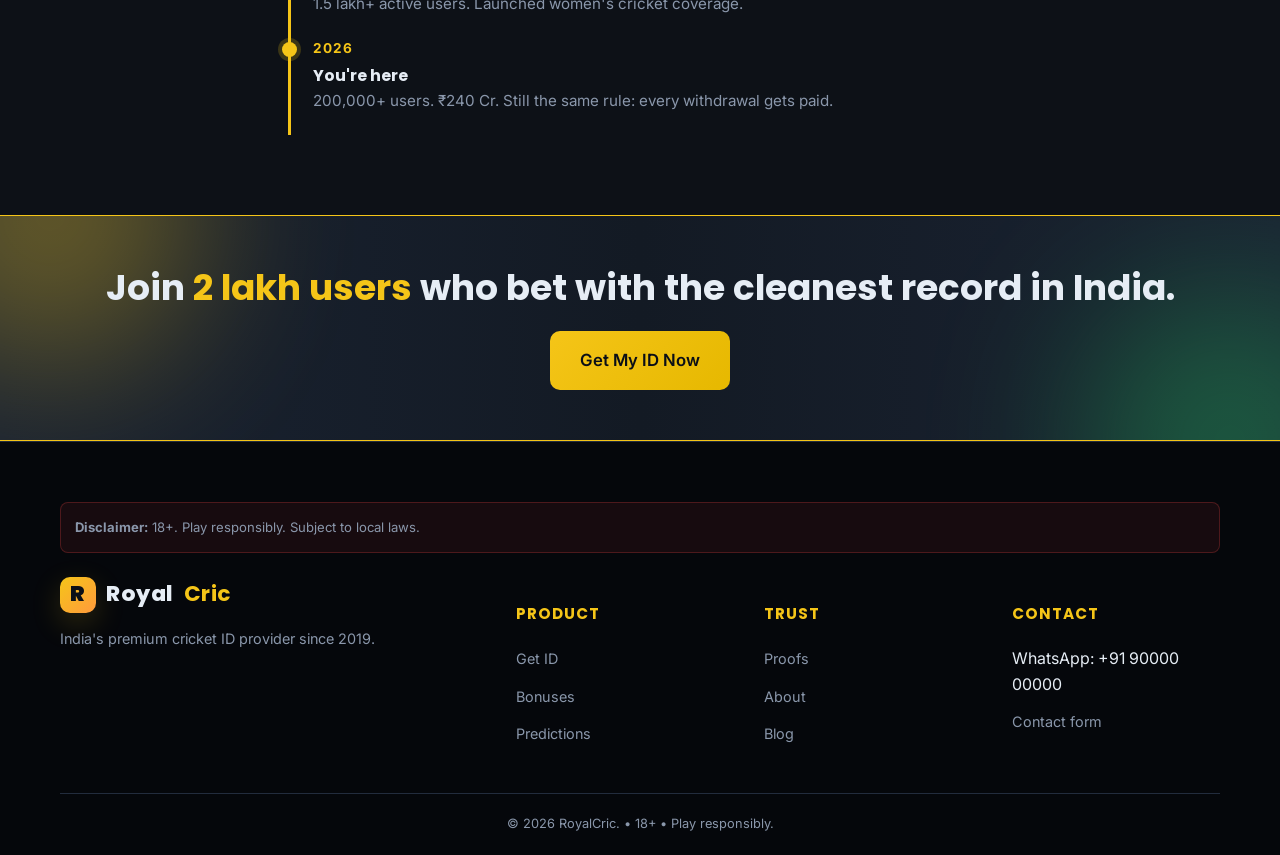
==== commit f07f8372: "Done" ====
--- a/about.html
+++ b/about.html
@@ -47,9 +47,14 @@
 
 <!-- Story -->
 <section class="section">
-  <div class="container" style="max-width:820px;">
-    <h2 style="margin-bottom:24px;">Our Story</h2>
-    <p>In late 2018, our co-founder Aditya deposited ₹40,000 to an "ID provider" that a friend recommended. When he won ₹1.2 lakh on an IPL final, the site went cold. WhatsApp numbers blocked. Website down within a week. Four of his friends had similar experiences.</p>
+  <div class="container" style="max-width:1000px;">
+    <div style="display:grid;grid-template-columns:1fr 1fr;gap:40px;align-items:center;margin-bottom:40px;">
+      <div>
+        <h2 style="margin-bottom:24px;">Our Story</h2>
+        <p>In late 2018, our co-founder Aditya deposited ₹40,000 to an "ID provider" that a friend recommended. When he won ₹1.2 lakh on an IPL final, the site went cold. WhatsApp numbers blocked. Website down within a week. Four of his friends had similar experiences.</p>
+      </div>
+      <img class="feature-img" src="https://images.unsplash.com/photo-1531415074968-036ba1b575da?w=800&q=80&auto=format&fit=crop" alt="Cricket equipment" loading="lazy">
+    </div>
     <p>That's the Indian cricket ID market — or at least it was. Shady operators, no accountability, no content, terrible bonuses, and withdrawals that mysteriously fail the moment you actually win.</p>
     <p>We started RoyalCric in July 2019 with one rule: <b class="gold">every single withdrawal gets paid, no matter the amount or the time of day.</b> Seven years later, we've processed over <b>₹240 crore</b> across 84,000+ withdrawal requests — with zero unpaid. Not one.</p>
     <p>We're not the cheapest (our bonuses cost us), we're not the biggest (yet), and we're not the loudest on YouTube. But we're the one that pays, publishes predictions you can actually use, and treats users like customers instead of marks.</p>
@@ -94,22 +99,22 @@
 
     <div class="card-grid cols-4">
       <div class="card" style="text-align:center;">
-        <div style="width:100px;height:100px;border-radius:50%;background:linear-gradient(135deg,var(--gold),#ff9a3c);display:grid;place-items:center;margin:0 auto 14px;font-size:2rem;color:#0b0f17;font-weight:800;">A</div>
+        <img class="avatar-img" src="https://images.unsplash.com/photo-1507003211169-0a1dd7228f2d?w=300&q=80&auto=format&fit=crop" alt="Aditya Verma" loading="lazy">
         <h3>Aditya Verma</h3>
         <p style="font-size:.85rem;">Co-founder & CEO<br><span style="color:var(--gold);">Ex-Razorpay • IIT Bombay</span></p>
       </div>
       <div class="card" style="text-align:center;">
-        <div style="width:100px;height:100px;border-radius:50%;background:linear-gradient(135deg,#22c55e,#16a34a);display:grid;place-items:center;margin:0 auto 14px;font-size:2rem;color:#0b0f17;font-weight:800;">K</div>
+        <img class="avatar-img" src="https://images.unsplash.com/photo-1633332755192-727a05c4013d?w=300&q=80&auto=format&fit=crop" alt="Kartik Rao" loading="lazy">
         <h3>Kartik Rao</h3>
         <p style="font-size:.85rem;">Head of Predictions<br><span style="color:var(--gold);">Ex-Ranji MH • 14 years</span></p>
       </div>
       <div class="card" style="text-align:center;">
-        <div style="width:100px;height:100px;border-radius:50%;background:linear-gradient(135deg,#3b82f6,#1d4ed8);display:grid;place-items:center;margin:0 auto 14px;font-size:2rem;color:#fff;font-weight:800;">M</div>
+        <img class="avatar-img" src="https://images.unsplash.com/photo-1494790108377-be9c29b29330?w=300&q=80&auto=format&fit=crop" alt="Meera Venkat" loading="lazy">
         <h3>Meera Venkat</h3>
         <p style="font-size:.85rem;">Women's Cricket Lead<br><span style="color:var(--gold);">Former ICC analyst</span></p>
       </div>
       <div class="card" style="text-align:center;">
-        <div style="width:100px;height:100px;border-radius:50%;background:linear-gradient(135deg,#ef4444,#b91c1c);display:grid;place-items:center;margin:0 auto 14px;font-size:2rem;color:#fff;font-weight:800;">R</div>
+        <img class="avatar-img" src="https://images.unsplash.com/photo-1500648767791-00dcc994a43e?w=300&q=80&auto=format&fit=crop" alt="Rohan Shetty" loading="lazy">
         <h3>Rohan Shetty</h3>
         <p style="font-size:.85rem;">Head of Trading<br><span style="color:var(--gold);">9 years at Smarkets</span></p>
       </div>
--- a/css/style.css
+++ b/css/style.css
@@ -75,6 +75,7 @@
 .nav {
   position: sticky; top: 0; z-index: 100;
   background: rgba(7,9,13,.92);
+  -webkit-backdrop-filter: blur(10px);
   backdrop-filter: blur(10px);
   border-bottom: 1px solid var(--line);
   height: var(--nav-h);
@@ -121,10 +122,18 @@
   position: relative; overflow: hidden;
   padding: 90px 0 60px;
   background:
+    linear-gradient(180deg, rgba(7,9,13,.85) 0%, rgba(7,9,13,.92) 100%),
     radial-gradient(900px 500px at 20% 0%, rgba(245,197,24,.12), transparent 60%),
     radial-gradient(800px 500px at 100% 100%, rgba(34,197,94,.10), transparent 60%),
     linear-gradient(180deg, #0a0e15 0%, #07090d 100%);
 }
+.hero.with-bg::before {
+  content: ""; position: absolute; inset: 0; z-index: 0;
+  background-image: url('https://images.unsplash.com/photo-1540747913346-19e32dc3e97e?w=1800&q=80&auto=format&fit=crop');
+  background-size: cover; background-position: center;
+  opacity: .25; filter: blur(1px);
+}
+.hero > .container { position: relative; z-index: 1; }
 .hero .grid { display: grid; grid-template-columns: 1.1fr .9fr; gap: 50px; align-items: center; }
 .hero h1 span { color: var(--gold); }
 .hero .sub { color: var(--muted); font-size: 1.1rem; margin-bottom: 28px; }
@@ -375,11 +384,52 @@
 .blog-card .thumb {
   height: 180px; background: linear-gradient(135deg, var(--bg-3), var(--bg-2));
   display: grid; place-items: center; font-size: 3rem; color: var(--gold);
-  position: relative;
-}
+  position: relative; overflow: hidden;
+}
+.blog-card .thumb img {
+  width: 100%; height: 100%; object-fit: cover;
+  transition: transform .4s;
+}
+.blog-card:hover .thumb img { transform: scale(1.06); }
 .blog-card .thumb::after {
   content: ""; position: absolute; inset: 0;
   background: radial-gradient(circle at center, transparent 40%, rgba(0,0,0,.4) 100%);
+  pointer-events: none;
+}
+
+/* ------------ Image utilities ------------ */
+.img-cover { width: 100%; height: 100%; object-fit: cover; display: block; }
+.img-rounded { border-radius: var(--radius); overflow: hidden; }
+.img-tile {
+  position: relative; border-radius: var(--radius); overflow: hidden;
+  border: 1px solid var(--line); aspect-ratio: 16/10;
+}
+.img-tile img { width: 100%; height: 100%; object-fit: cover; transition: transform .5s; }
+.img-tile:hover img { transform: scale(1.05); }
+.img-tile .overlay {
+  position: absolute; inset: 0;
+  background: linear-gradient(180deg, transparent 40%, rgba(0,0,0,.85));
+  display: flex; align-items: flex-end; padding: 20px; color: #fff;
+}
+.img-tile .tag {
+  position: absolute; top: 14px; left: 14px;
+  background: var(--gold); color: #0b0f17; font-size: .7rem; font-weight: 800;
+  padding: 4px 10px; border-radius: 6px; letter-spacing: 1px;
+}
+.avatar-img {
+  width: 100px; height: 100px; border-radius: 50%; object-fit: cover;
+  border: 3px solid var(--gold); margin: 0 auto 14px; display: block;
+}
+.avatar-sm {
+  width: 44px; height: 44px; border-radius: 50%; object-fit: cover;
+}
+.feature-img {
+  width: 100%; aspect-ratio: 16/9; object-fit: cover;
+  border-radius: var(--radius); border: 1px solid var(--line);
+}
+.bank-screenshot {
+  width: 100%; aspect-ratio: 4/3; object-fit: cover;
+  border-radius: 10px; margin-bottom: 14px;
 }
 .blog-card .body { padding: 20px; }
 .blog-card .tag { font-size: .7rem; color: var(--gold); letter-spacing: 2px; font-weight: 700; }
@@ -454,25 +504,117 @@
 .tab-panel.active { display: block; }
 
 /* ------------ Responsive ------------ */
+@media (max-width: 1100px) {
+  .live-blog { grid-template-columns: 1fr 280px; }
+}
+
 @media (max-width: 960px) {
+  .container { padding: 0 18px; }
   .hero .grid, .live-blog, .d11-grid { grid-template-columns: 1fr; }
   .card-grid, .card-grid.cols-4 { grid-template-columns: repeat(2, 1fr); }
   footer .grid { grid-template-columns: 1fr 1fr; }
-  .stats-strip .grid { grid-template-columns: 1fr 1fr; }
-  .steps { grid-template-columns: 1fr 1fr; }
-}
-@media (max-width: 640px) {
-  .card-grid, .card-grid.cols-2, .card-grid.cols-4, .form .row { grid-template-columns: 1fr; }
-  .section { padding: 60px 0; }
-  .hero { padding: 50px 0 40px; }
+  .stats-strip .grid { grid-template-columns: 1fr 1fr; gap: 18px; }
+  .steps { grid-template-columns: 1fr 1fr; gap: 28px; }
+  .topbar .row { justify-content: center; text-align: center; }
+  .topbar .socials { display: none; }
+  .section { padding: 64px 0; }
+  /* hero card and pitch shrink */
+  .id-card { padding: 22px; }
+  .id-card .id-num { font-size: 1.2rem; }
+  .id-card .stat b { font-size: 1.1rem; }
+  .d11-pitch { min-height: 0; padding: 20px; }
+  .d11-row { gap: 14px; }
+  /* page-head image grid stacks */
+  .page-head { padding: 48px 0 32px; }
+  /* form 2-col → 1-col handled below */
+  /* show hamburger from this width */
+  .hamburger { display: block; }
   .nav-links {
     position: fixed; top: var(--nav-h); left: 0; right: 0;
     flex-direction: column; align-items: stretch;
     background: var(--bg-1); border-top: 1px solid var(--line);
     padding: 14px; gap: 4px; transform: translateY(-110%); transition: .25s;
+    max-height: calc(100vh - var(--nav-h)); overflow-y: auto;
   }
   .nav-links.open { transform: translateY(0); }
-  .hamburger { display: block; }
+  .nav-links a { padding: 14px 16px; font-size: 1rem; }
+  /* generic two-column grids stack */
+  [style*="grid-template-columns:1.1fr .9fr"],
+  [style*="grid-template-columns:1.2fr .8fr"],
+  [style*="grid-template-columns:2fr 1fr"],
+  [style*="grid-template-columns:1fr 1fr"] {
+    grid-template-columns: 1fr !important;
+    gap: 30px !important;
+  }
+}
+
+@media (max-width: 720px) {
+  :root { --nav-h: 64px; }
+  h1 { font-size: clamp(1.7rem, 8vw, 2.4rem); }
+  h2 { font-size: clamp(1.4rem, 6vw, 1.9rem); }
+  .card-grid, .card-grid.cols-2, .card-grid.cols-4, .form .row { grid-template-columns: 1fr; }
+  .steps { grid-template-columns: 1fr; gap: 24px; }
+  .section { padding: 50px 0; }
+  .section-sm { padding: 36px 0; }
+  .hero { padding: 40px 0 30px; }
+  .hero .actions .btn { width: 100%; justify-content: center; }
+  .hero .badges { gap: 8px; }
+  .hero .badge { font-size: .78rem; padding: 6px 12px; }
   .nav-cta .btn-label { display: none; }
-  footer .grid { grid-template-columns: 1fr; }
-}
+  .nav-cta .btn { padding: 10px 14px; font-size: .85rem; }
+  .brand { font-size: 1.15rem; }
+  .brand-logo { width: 32px; height: 32px; }
+  .topbar { font-size: .75rem; }
+  .topbar .ticker span { white-space: normal; }
+  footer { padding: 40px 0 16px; }
+  footer .grid { grid-template-columns: 1fr; gap: 28px; }
+  .cta-banner { padding: 36px 0; }
+  .compare th, .compare td { padding: 10px 8px; font-size: .82rem; }
+  .form { padding: 22px; }
+  .btn-lg { padding: 14px 22px; font-size: 1rem; }
+  .match-card .teams { font-size: .9rem; }
+  .match-card .flag { width: 32px; height: 32px; font-size: .8rem; }
+  .testimonial { padding: 20px; }
+  .blog-entry { padding-left: 18px; }
+  .wa-float { width: 52px; height: 52px; bottom: 18px; right: 18px; font-size: 1.5rem; }
+  .stats-strip .num { font-size: 1.7rem; }
+  .stats-strip .lbl { font-size: .82rem; }
+  .bonus-card { padding: 28px 22px; }
+  .bonus-card .amount { font-size: 2.4rem; }
+  .id-card .stats { grid-template-columns: 1fr 1fr; gap: 10px; }
+  .id-card .stat { padding: 10px; }
+  .step .n { width: 48px; height: 48px; font-size: 1.4rem; }
+  .page-head { padding: 36px 0 24px; }
+  /* tabs scroll smoother on mobile */
+  .tabs { gap: 2px; }
+  .tabs button { padding: 10px 14px; font-size: .88rem; }
+}
+
+@media (max-width: 480px) {
+  .container { padding: 0 14px; }
+  h1 { font-size: 1.6rem; }
+  .stats-strip .grid { grid-template-columns: 1fr 1fr; gap: 14px; }
+  .stats-strip .num { font-size: 1.5rem; }
+  .id-card { padding: 18px; }
+  .id-card .id-num { font-size: 1rem; letter-spacing: 1px; }
+  .d11-row { gap: 8px; }
+  .d11-player { width: 64px; }
+  .d11-player .jersey { width: 44px; height: 44px; font-size: .8rem; }
+  .d11-player small { font-size: .68rem; }
+  .match-card { padding: 16px; }
+  .match-card .odds { gap: 6px; }
+  .match-card .odd { padding: 8px 4px; font-size: .78rem; }
+  .nav .wrap { gap: 6px; }
+  .brand b, .brand span:not(.brand-logo) { font-size: 1rem; }
+  .testimonial blockquote { font-size: .92rem; }
+  .form input, .form select, .form textarea { padding: 10px 12px; font-size: .95rem; }
+  .blog-card .thumb { height: 150px; }
+  .feature-img { aspect-ratio: 4/3; }
+}
+
+/* Touch tap target safety */
+@media (hover: none) {
+  .btn { min-height: 44px; }
+  .nav-links a { min-height: 44px; display: flex; align-items: center; }
+  .faq-q { min-height: 56px; }
+}
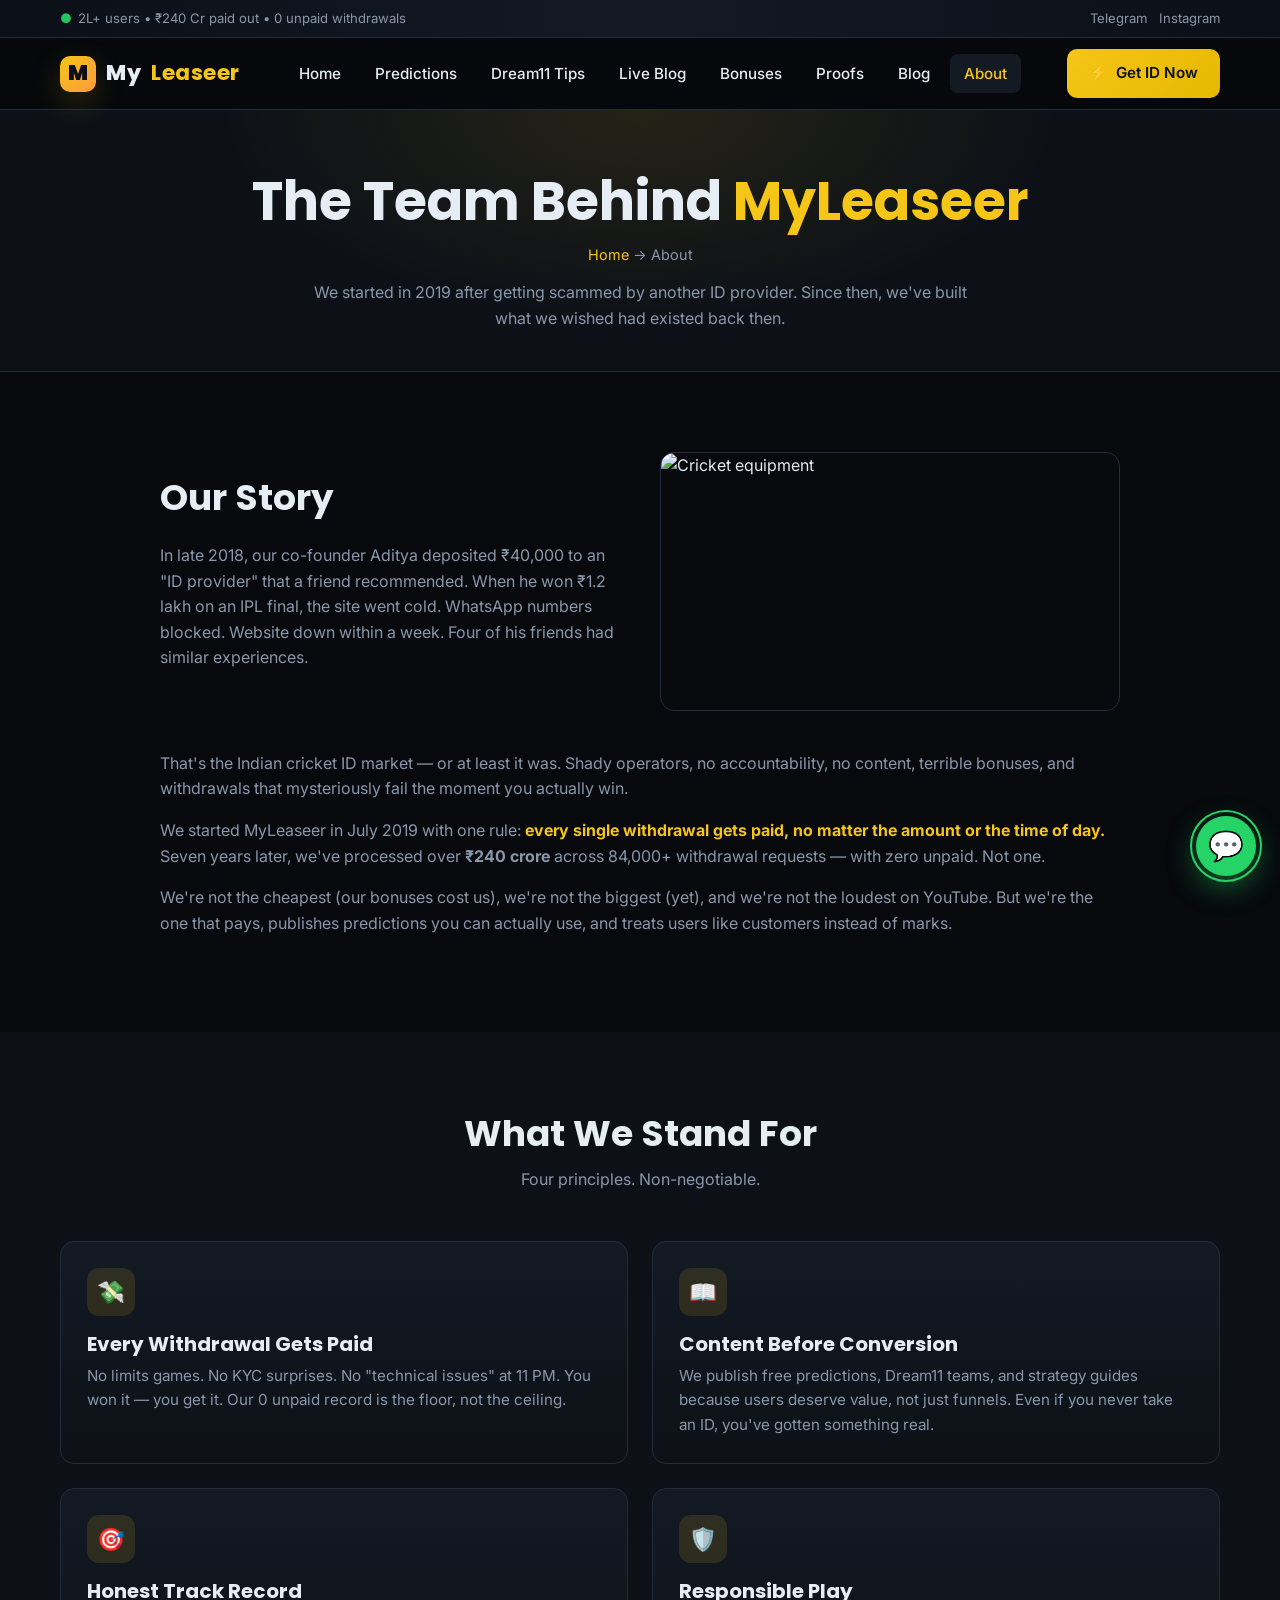
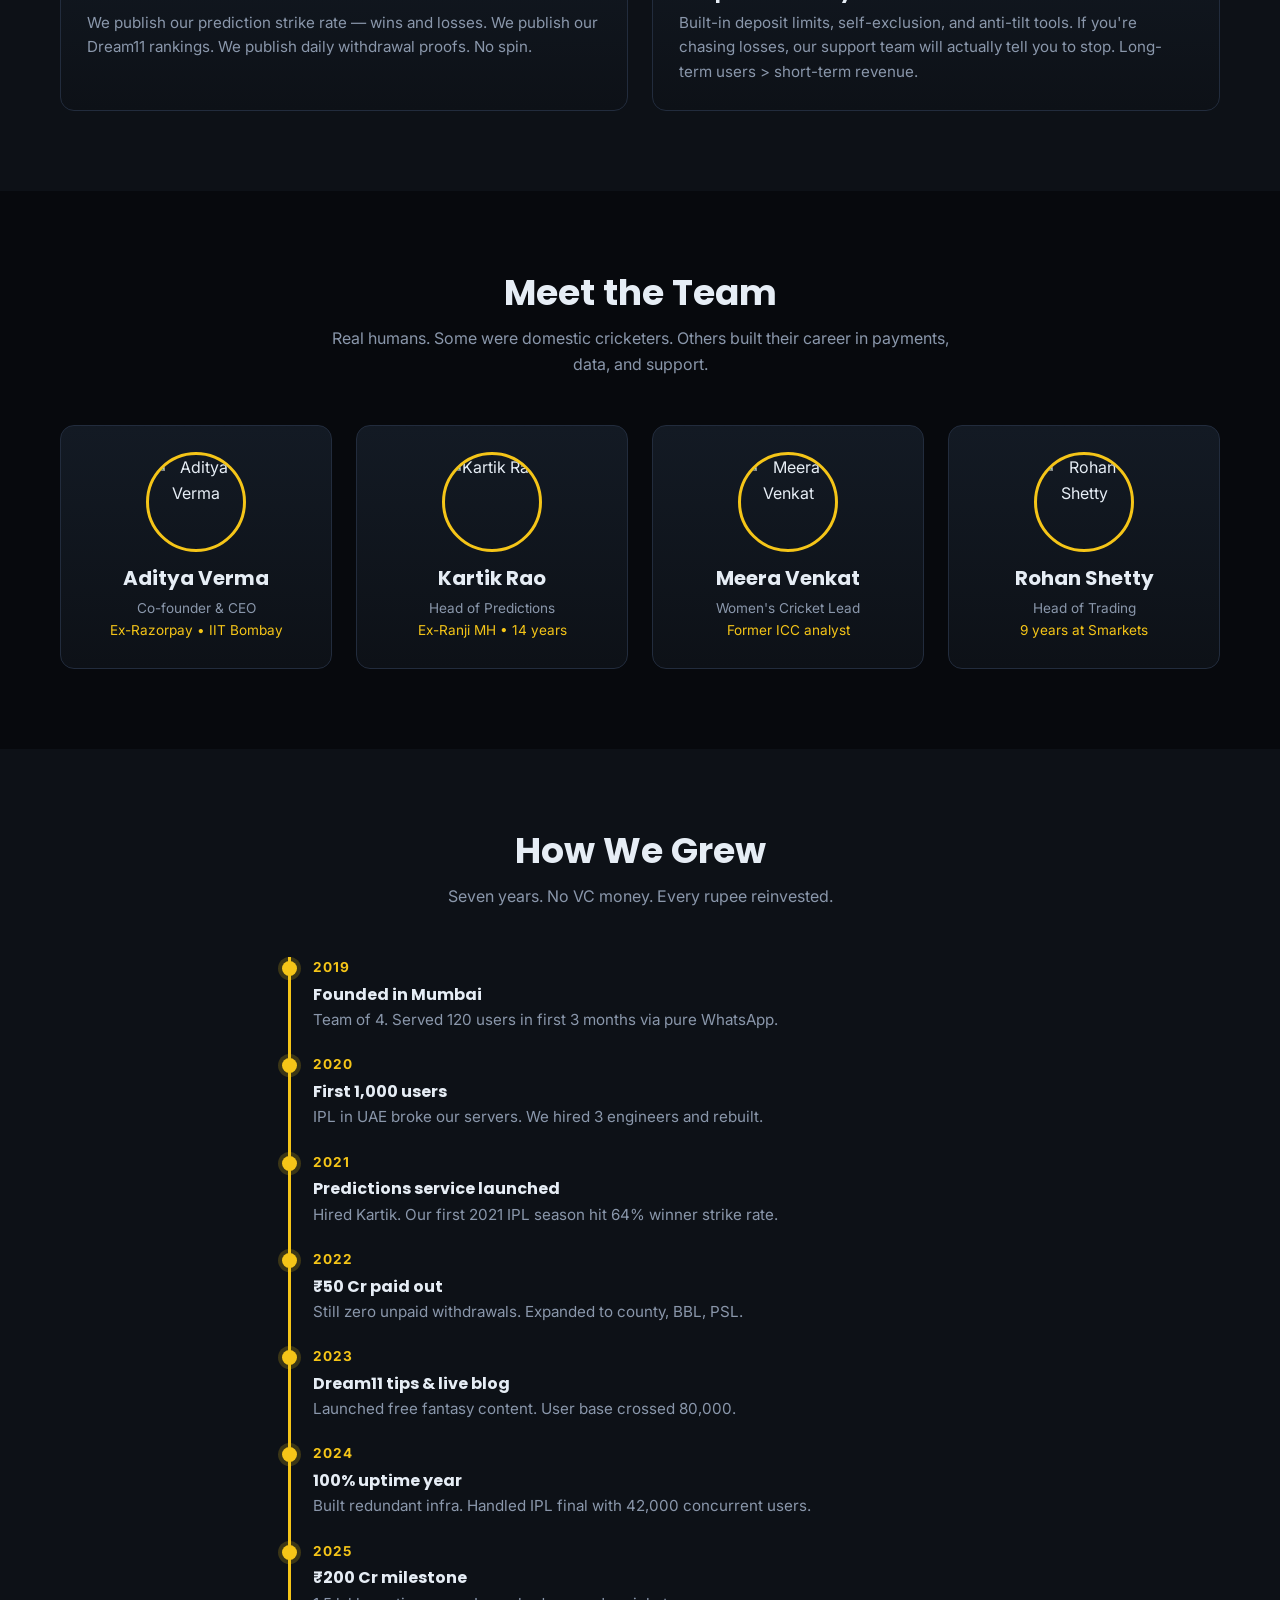
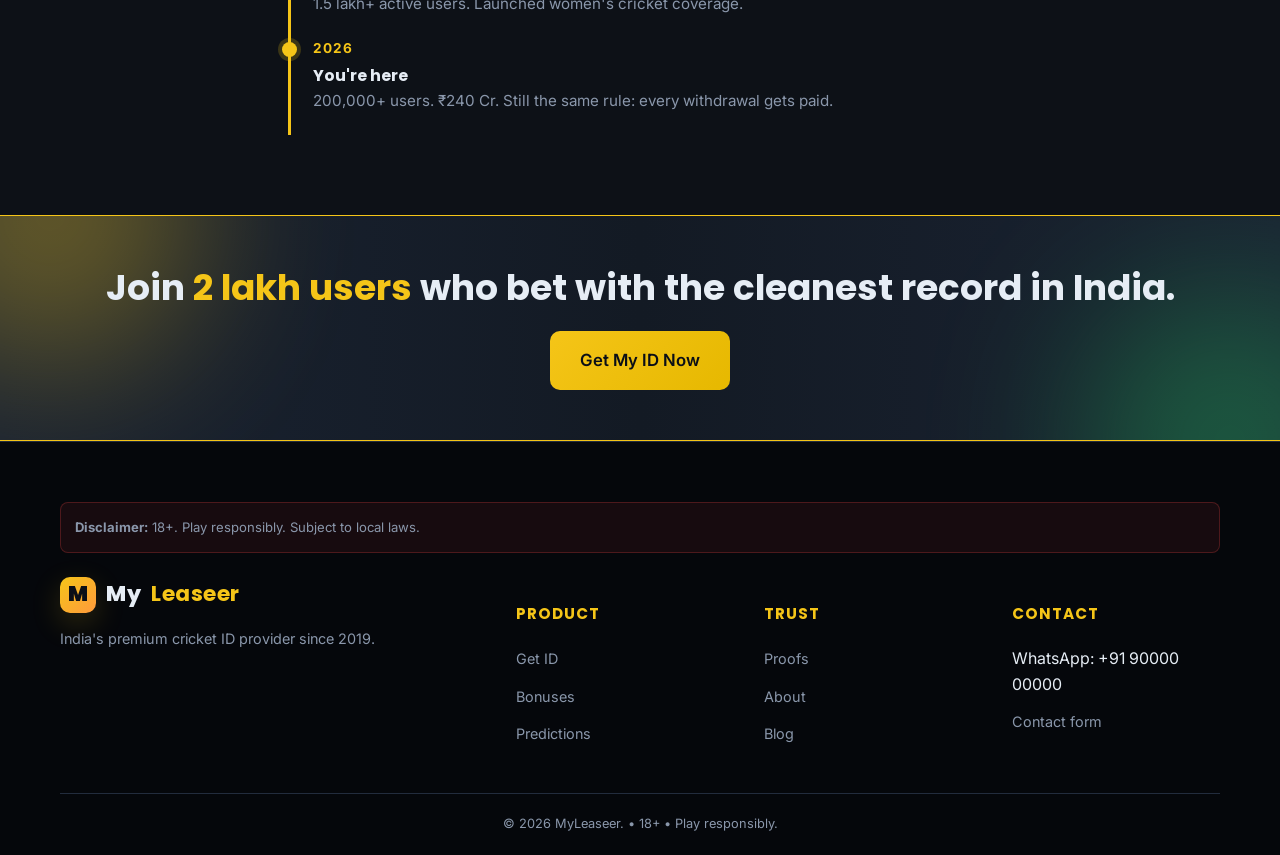
==== commit 3b4c0e49: "Brand name updated" ====
--- a/about.html
+++ b/about.html
@@ -3,7 +3,7 @@
 <head>
 <meta charset="UTF-8" />
 <meta name="viewport" content="width=device-width, initial-scale=1.0" />
-<title>About Us — The Team Behind RoyalCric | Cricket ID Provider Since 2019</title>
+<title>About Us — The Team Behind MyLeaseer | Cricket ID Provider Since 2019</title>
 <meta name="description" content="Meet the team behind India's most trusted cricket ID provider. Our story, our mission, and what we stand for." />
 <link href="https://fonts.googleapis.com/css2?family=Inter:wght@400;500;600;700&family=Poppins:wght@600;700;800&display=swap" rel="stylesheet">
 <link rel="stylesheet" href="css/style.css">
@@ -19,7 +19,7 @@
 
 <nav class="nav">
   <div class="container wrap">
-    <a href="index.html" class="brand"><span class="brand-logo">R</span>Royal<b>Cric</b></a>
+    <a href="index.html" class="brand"><span class="brand-logo">M</span>My<b>Leaseer</b></a>
     <ul class="nav-links">
       <li><a href="index.html">Home</a></li>
       <li><a href="predictions.html">Predictions</a></li>
@@ -39,7 +39,7 @@
 
 <section class="page-head">
   <div class="container">
-    <h1>The Team Behind <span class="gold">RoyalCric</span></h1>
+    <h1>The Team Behind <span class="gold">MyLeaseer</span></h1>
     <p class="crumbs"><a href="index.html">Home</a> → About</p>
     <p style="max-width:680px;margin:14px auto 0;">We started in 2019 after getting scammed by another ID provider. Since then, we've built what we wished had existed back then.</p>
   </div>
@@ -56,7 +56,7 @@
       <img class="feature-img" src="https://images.unsplash.com/photo-1531415074968-036ba1b575da?w=800&q=80&auto=format&fit=crop" alt="Cricket equipment" loading="lazy">
     </div>
     <p>That's the Indian cricket ID market — or at least it was. Shady operators, no accountability, no content, terrible bonuses, and withdrawals that mysteriously fail the moment you actually win.</p>
-    <p>We started RoyalCric in July 2019 with one rule: <b class="gold">every single withdrawal gets paid, no matter the amount or the time of day.</b> Seven years later, we've processed over <b>₹240 crore</b> across 84,000+ withdrawal requests — with zero unpaid. Not one.</p>
+    <p>We started MyLeaseer in July 2019 with one rule: <b class="gold">every single withdrawal gets paid, no matter the amount or the time of day.</b> Seven years later, we've processed over <b>₹240 crore</b> across 84,000+ withdrawal requests — with zero unpaid. Not one.</p>
     <p>We're not the cheapest (our bonuses cost us), we're not the biggest (yet), and we're not the loudest on YouTube. But we're the one that pays, publishes predictions you can actually use, and treats users like customers instead of marks.</p>
   </div>
 </section>
@@ -150,12 +150,12 @@
   <div class="container">
     <div class="disclaimer"><b>Disclaimer:</b> 18+. Play responsibly. Subject to local laws.</div>
     <div class="grid">
-      <div><div class="brand" style="margin-bottom:14px;"><span class="brand-logo">R</span>Royal<b>Cric</b></div><p style="font-size:.9rem;">India's premium cricket ID provider since 2019.</p></div>
+      <div><div class="brand" style="margin-bottom:14px;"><span class="brand-logo">M</span>My<b>Leaseer</b></div><p style="font-size:.9rem;">India's premium cricket ID provider since 2019.</p></div>
       <div><h5>Product</h5><ul><li><a href="get-id.html">Get ID</a></li><li><a href="bonuses.html">Bonuses</a></li><li><a href="predictions.html">Predictions</a></li></ul></div>
       <div><h5>Trust</h5><ul><li><a href="proofs.html">Proofs</a></li><li><a href="about.html">About</a></li><li><a href="blog.html">Blog</a></li></ul></div>
       <div><h5>Contact</h5><ul><li>WhatsApp: +91 90000 00000</li><li><a href="contact.html">Contact form</a></li></ul></div>
     </div>
-    <div class="legal">© 2026 RoyalCric. • 18+ • Play responsibly.</div>
+    <div class="legal">© 2026 MyLeaseer. • 18+ • Play responsibly.</div>
   </div>
 </footer>
 
--- a/css/style.css
+++ b/css/style.css
@@ -65,9 +65,17 @@
   color: var(--muted);
   padding: 8px 0;
 }
-.topbar .row { display: flex; justify-content: space-between; align-items: center; gap: 16px; flex-wrap: wrap; }
-.topbar .ticker { display: flex; gap: 20px; overflow: hidden; }
+.topbar .row { display: flex; justify-content: space-between; align-items: center; gap: 16px; flex-wrap: nowrap; }
+.topbar .ticker {
+  display: flex; gap: 20px; align-items: center;
+  overflow: hidden; white-space: nowrap;
+  flex: 1; min-width: 0;
+}
+/* show only the first span by default — prevents flash before JS rotates */
+.topbar .ticker span { overflow: hidden; text-overflow: ellipsis; }
+.topbar .ticker span ~ span { display: none; }
 .topbar .ticker span::before { content: "●"; color: var(--green); margin-right: 6px; }
+.topbar .socials { white-space: nowrap; }
 .topbar .socials a { margin-left: 12px; color: var(--muted); }
 .topbar .socials a:hover { color: var(--gold); }
 
@@ -515,8 +523,11 @@
   footer .grid { grid-template-columns: 1fr 1fr; }
   .stats-strip .grid { grid-template-columns: 1fr 1fr; gap: 18px; }
   .steps { grid-template-columns: 1fr 1fr; gap: 28px; }
-  .topbar .row { justify-content: center; text-align: center; }
+  /* Compact topbar on tablet — single ticker line, no socials */
+  .topbar { padding: 6px 0; font-size: .75rem; }
+  .topbar .row { justify-content: center; text-align: center; gap: 8px; }
   .topbar .socials { display: none; }
+  .topbar .ticker { justify-content: center; }
   .section { padding: 64px 0; }
   /* hero card and pitch shrink */
   .id-card { padding: 22px; }
@@ -550,6 +561,8 @@
 
 @media (max-width: 720px) {
   :root { --nav-h: 64px; }
+  /* Hide the topbar on phones so the navbar sits at the very top */
+  .topbar { display: none; }
   h1 { font-size: clamp(1.7rem, 8vw, 2.4rem); }
   h2 { font-size: clamp(1.4rem, 6vw, 1.9rem); }
   .card-grid, .card-grid.cols-2, .card-grid.cols-4, .form .row { grid-template-columns: 1fr; }
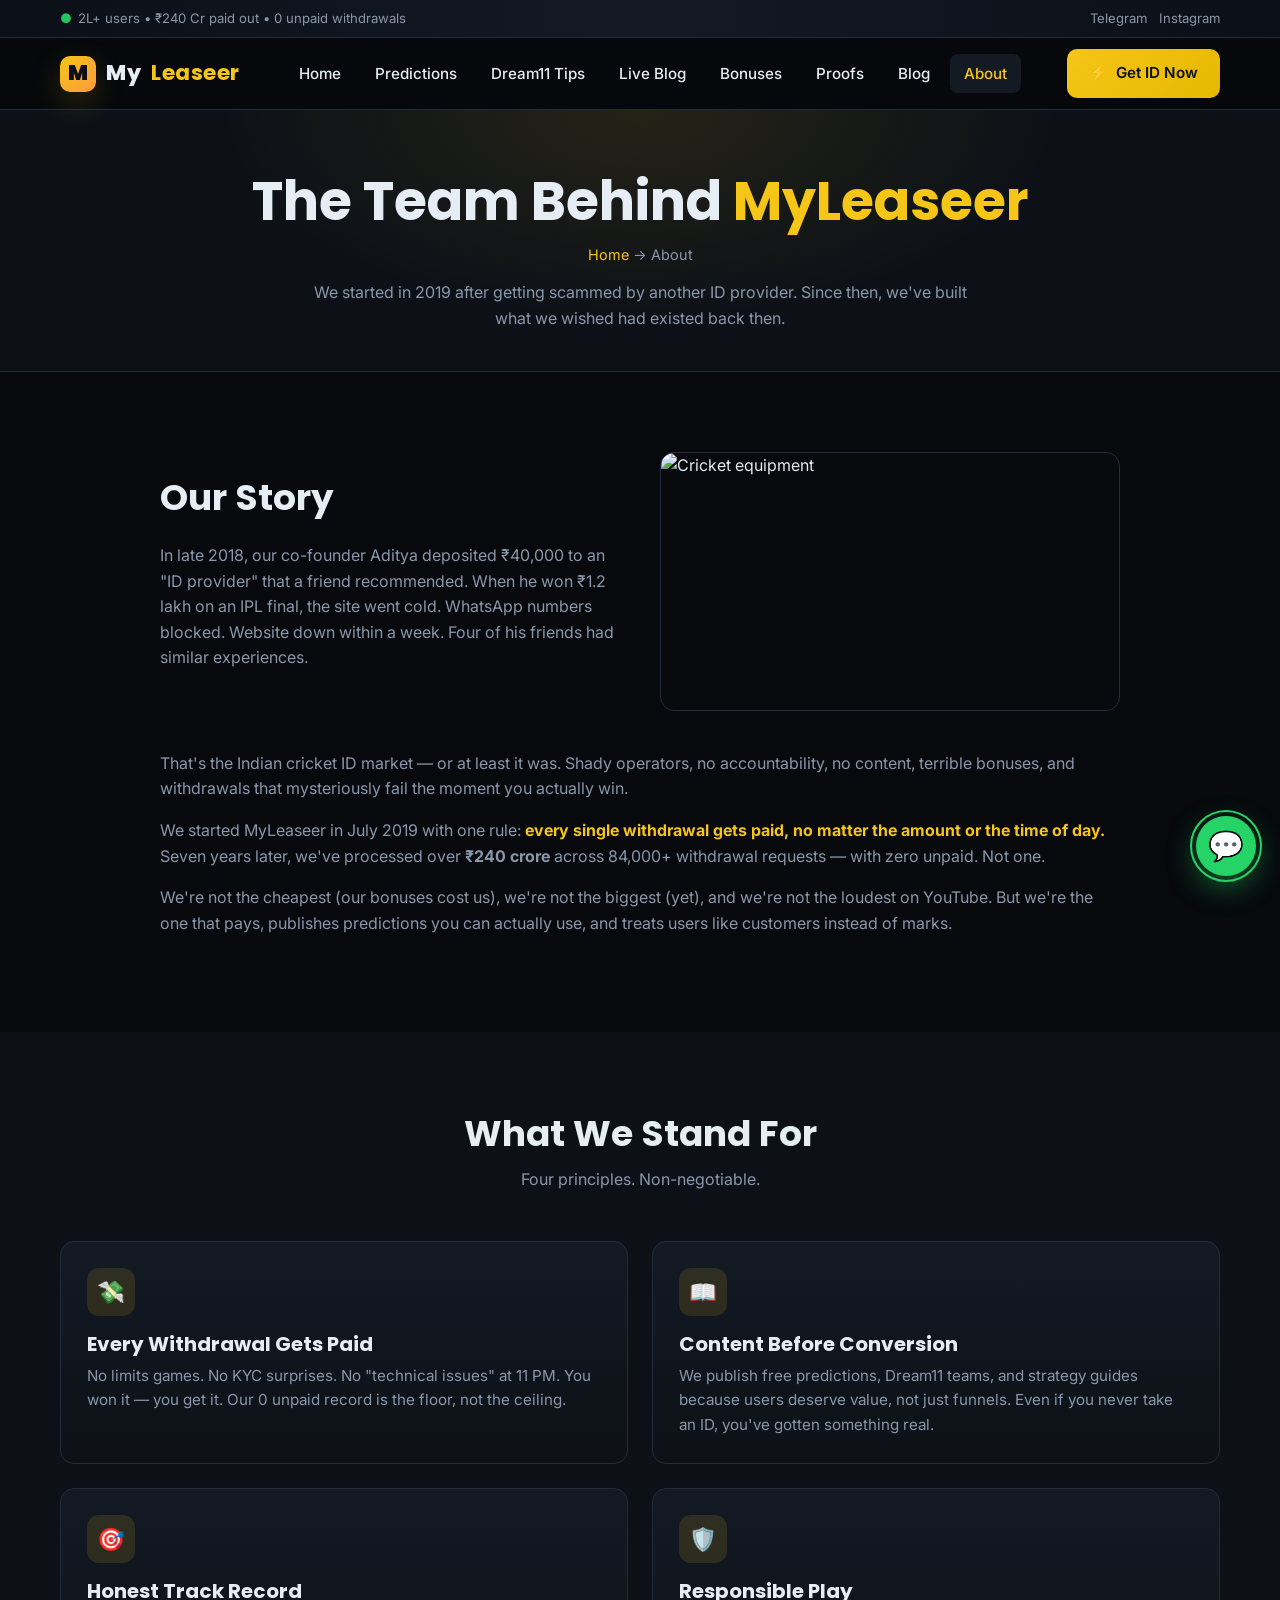
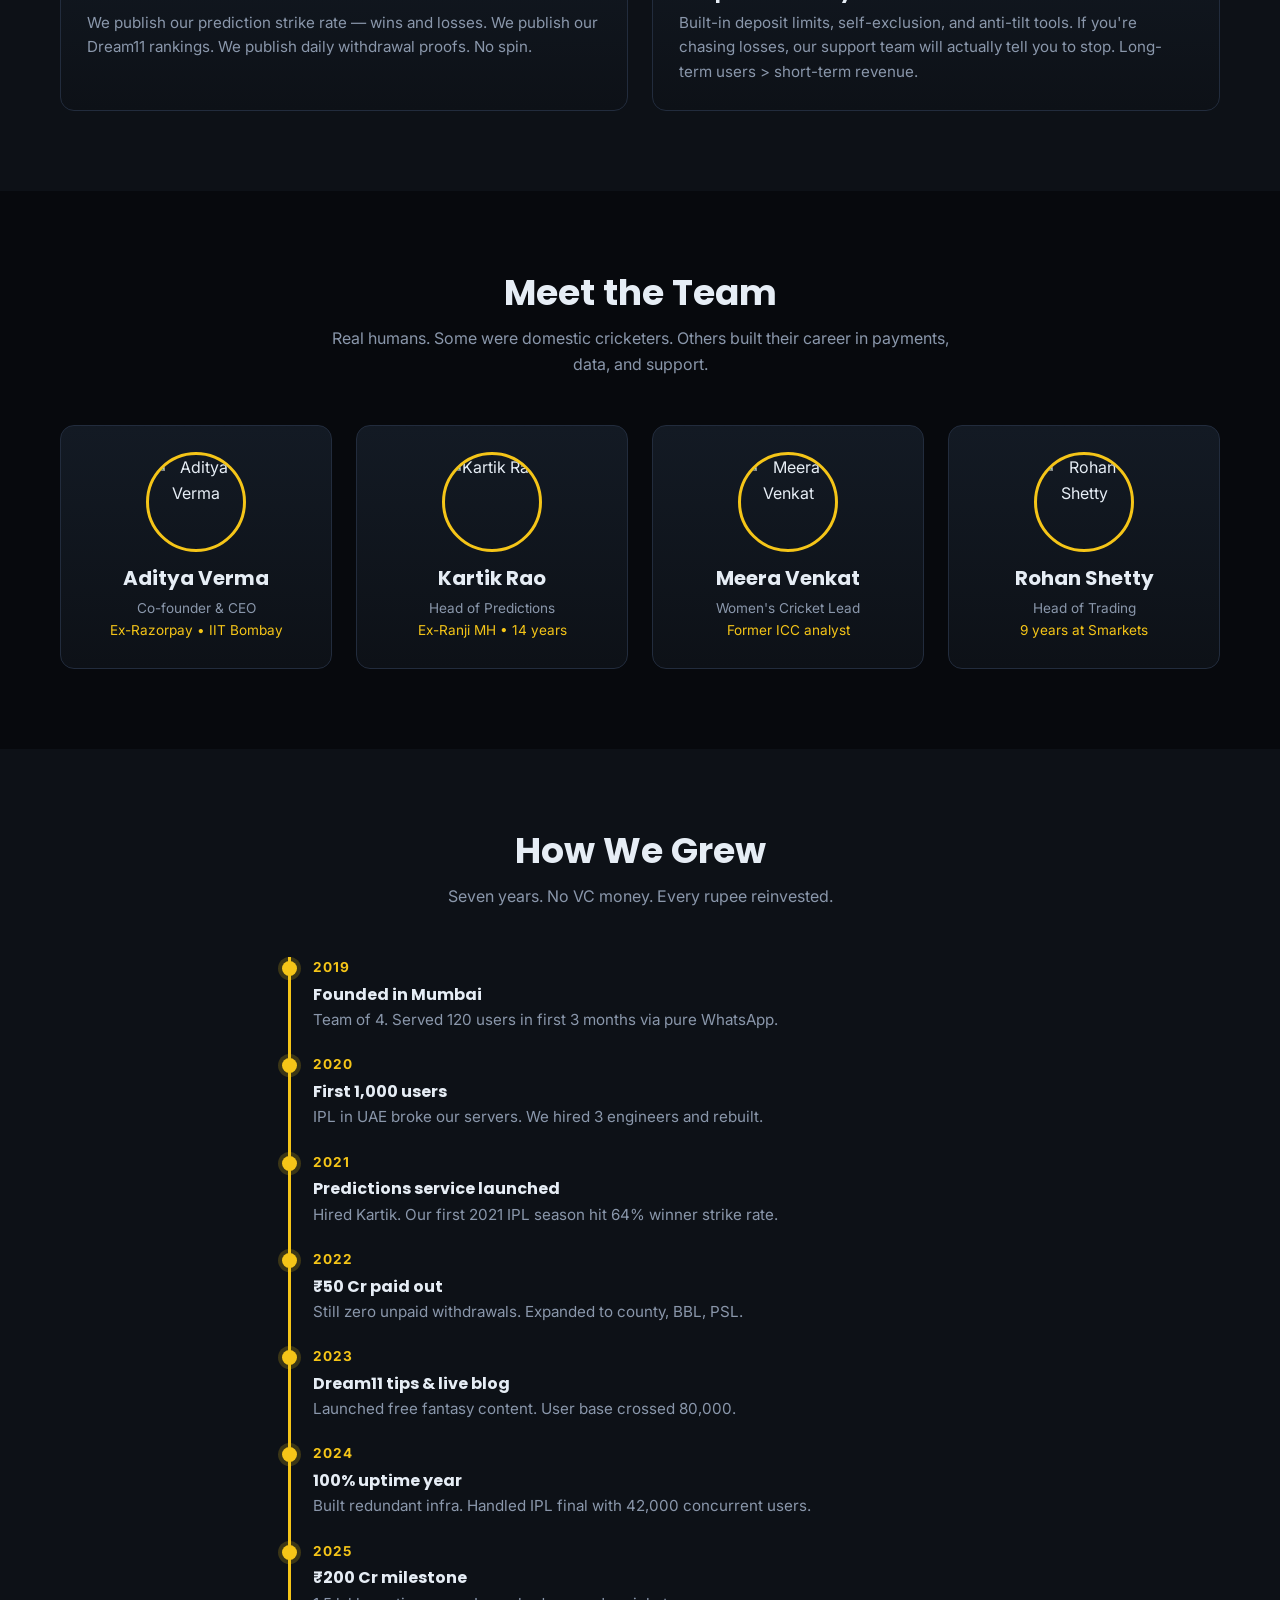
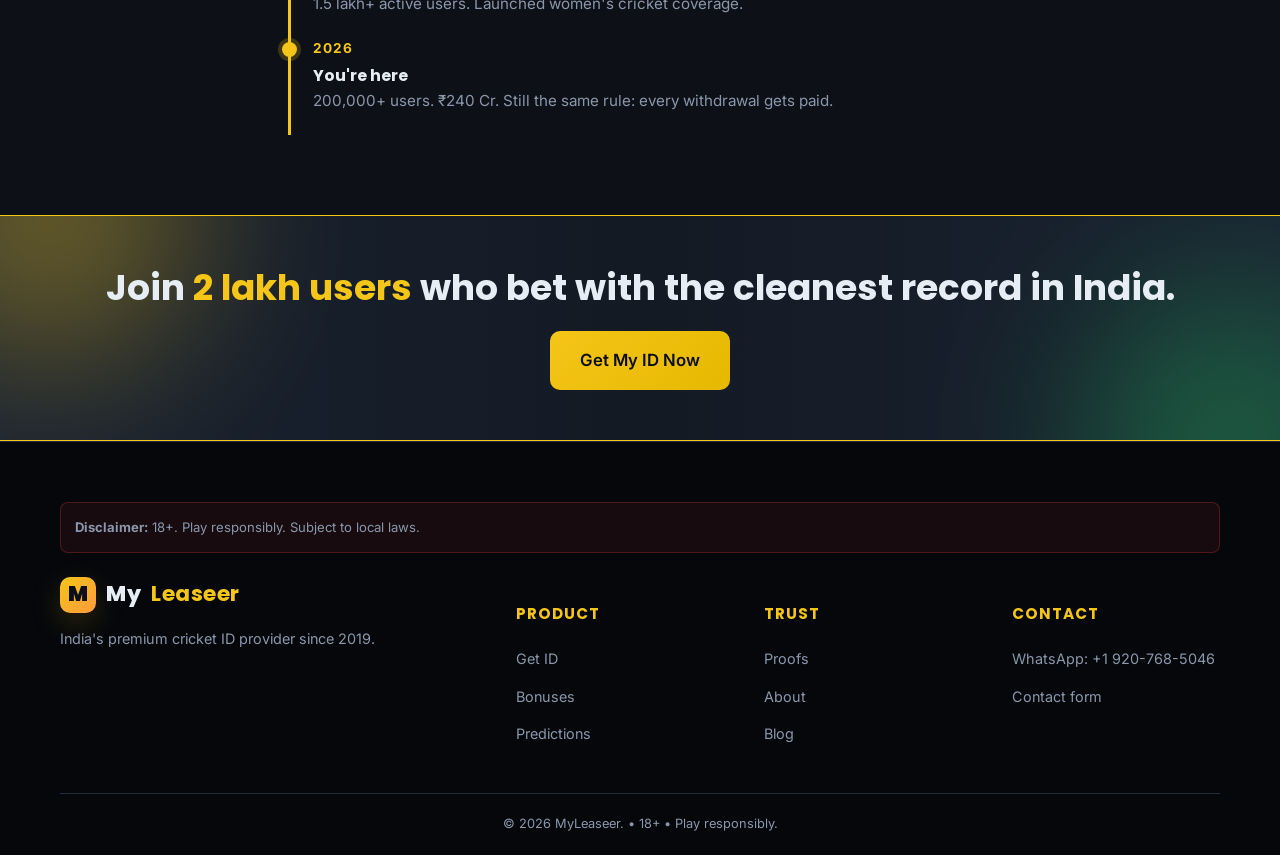
==== commit 3b9c42e9: "Whatsapp Number" ====
--- a/about.html
+++ b/about.html
@@ -153,13 +153,13 @@
       <div><div class="brand" style="margin-bottom:14px;"><span class="brand-logo">M</span>My<b>Leaseer</b></div><p style="font-size:.9rem;">India's premium cricket ID provider since 2019.</p></div>
       <div><h5>Product</h5><ul><li><a href="get-id.html">Get ID</a></li><li><a href="bonuses.html">Bonuses</a></li><li><a href="predictions.html">Predictions</a></li></ul></div>
       <div><h5>Trust</h5><ul><li><a href="proofs.html">Proofs</a></li><li><a href="about.html">About</a></li><li><a href="blog.html">Blog</a></li></ul></div>
-      <div><h5>Contact</h5><ul><li>WhatsApp: +91 90000 00000</li><li><a href="contact.html">Contact form</a></li></ul></div>
+      <div><h5>Contact</h5><ul><li><a href="https://wa.me/19207685046" target="_blank" rel="noopener">WhatsApp: +1 920-768-5046</a></li><li><a href="contact.html">Contact form</a></li></ul></div>
     </div>
     <div class="legal">© 2026 MyLeaseer. • 18+ • Play responsibly.</div>
   </div>
 </footer>
 
-<a href="#" class="wa-float">💬</a>
+<a href="https://wa.me/19207685046" class="wa-float" target="_blank" rel="noopener">💬</a>
 <script src="js/main.js"></script>
 </body>
 </html>
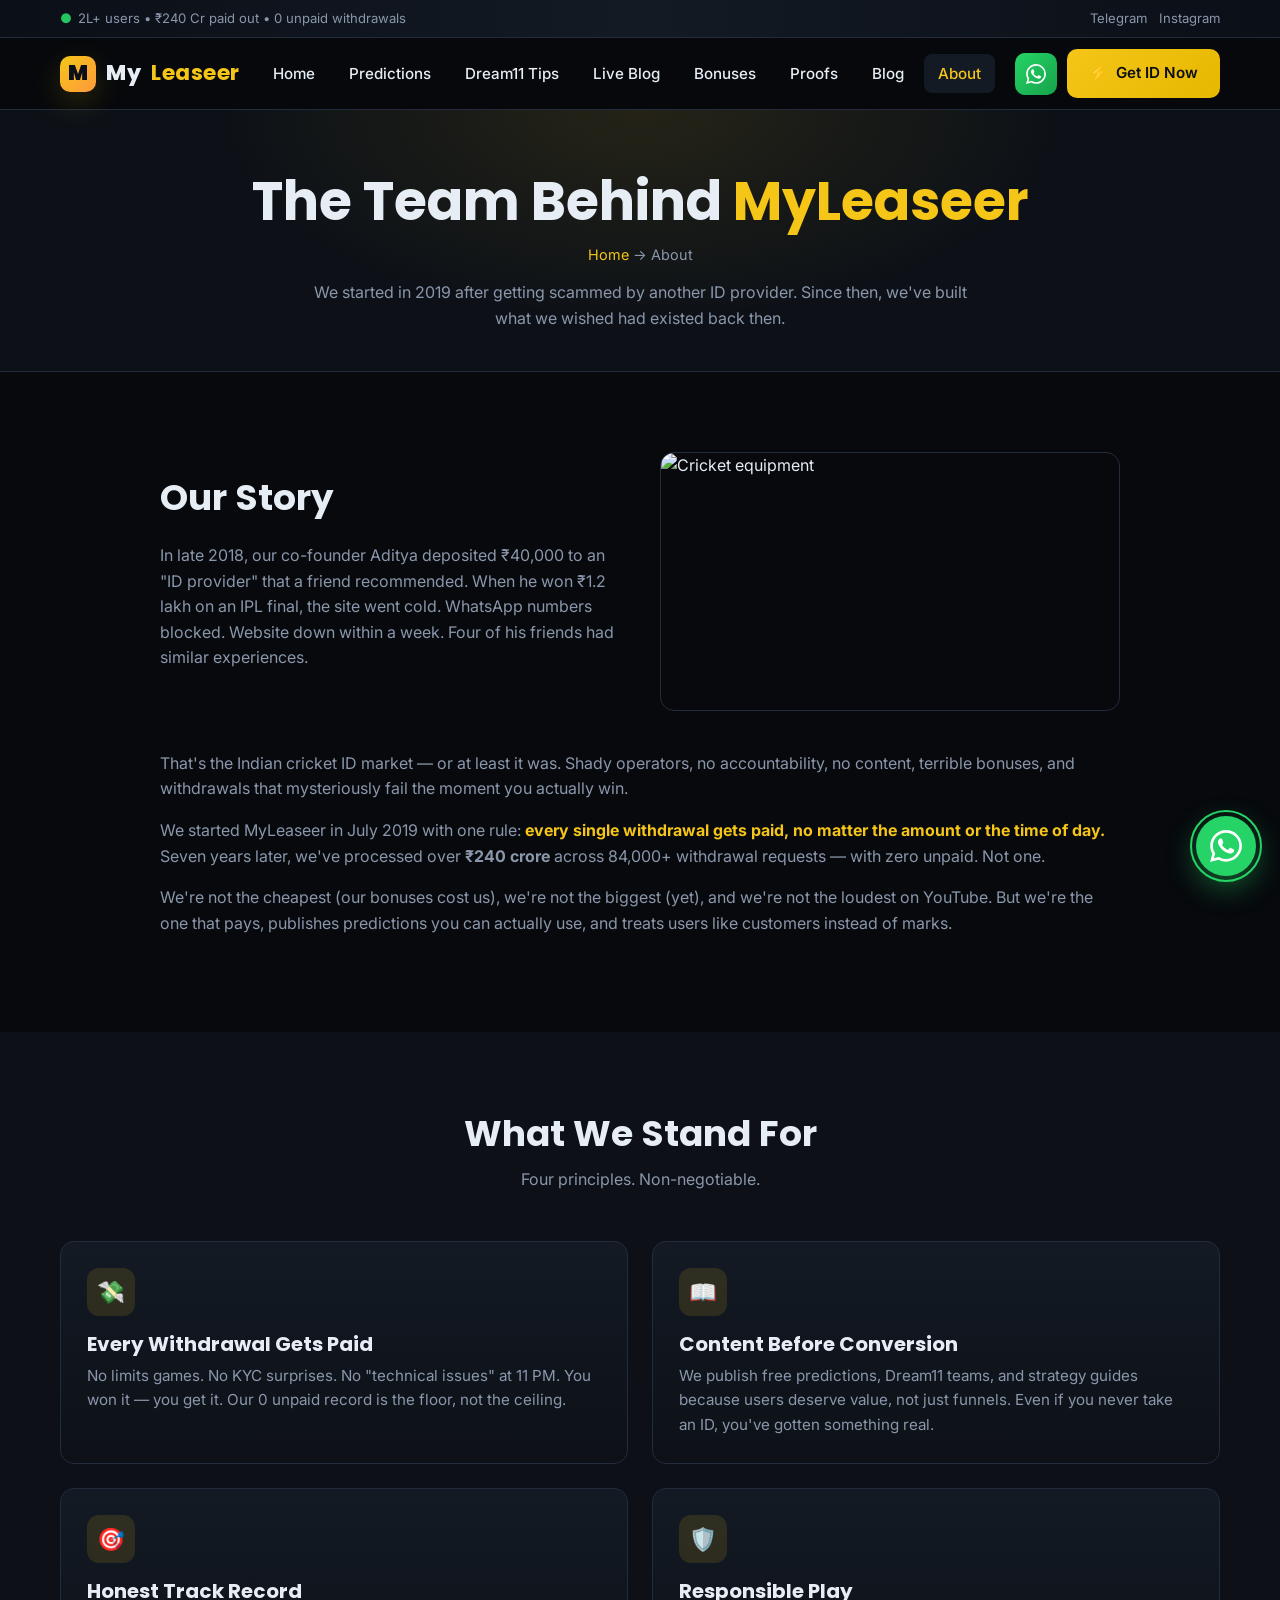
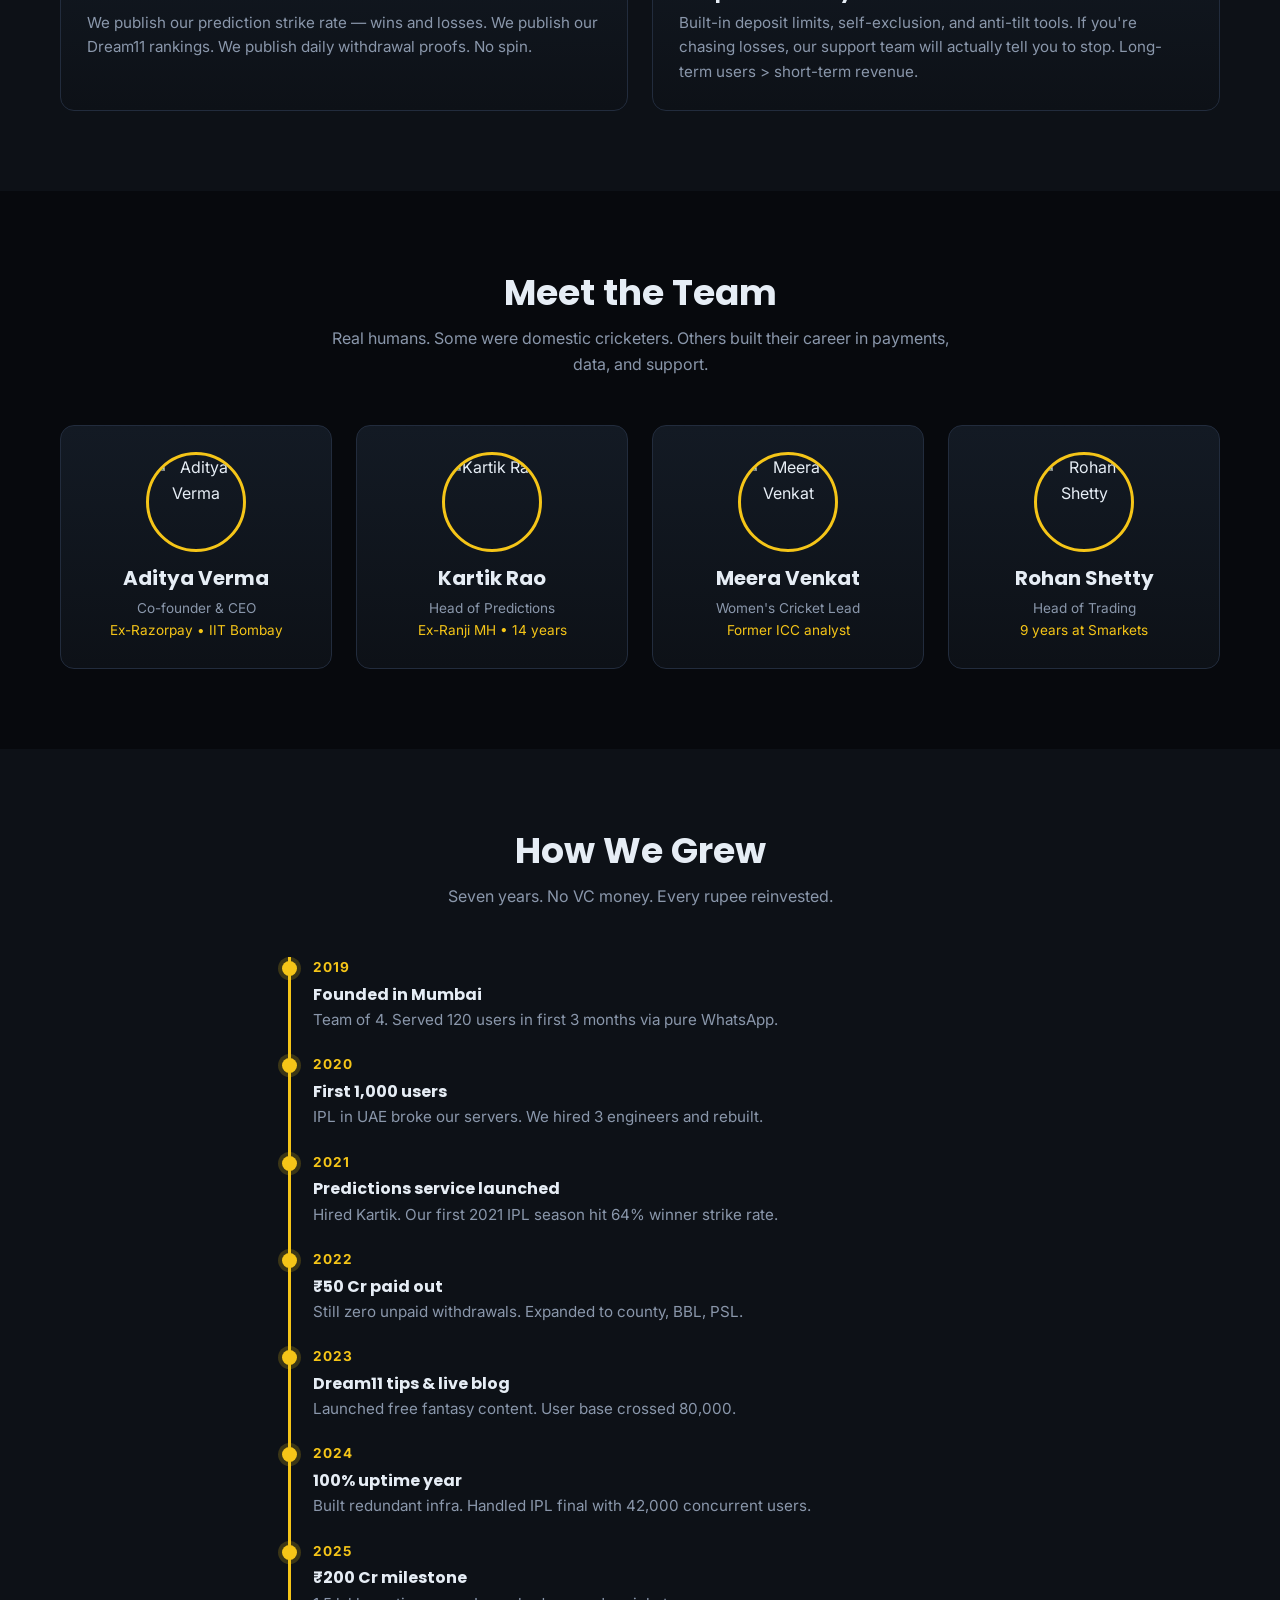
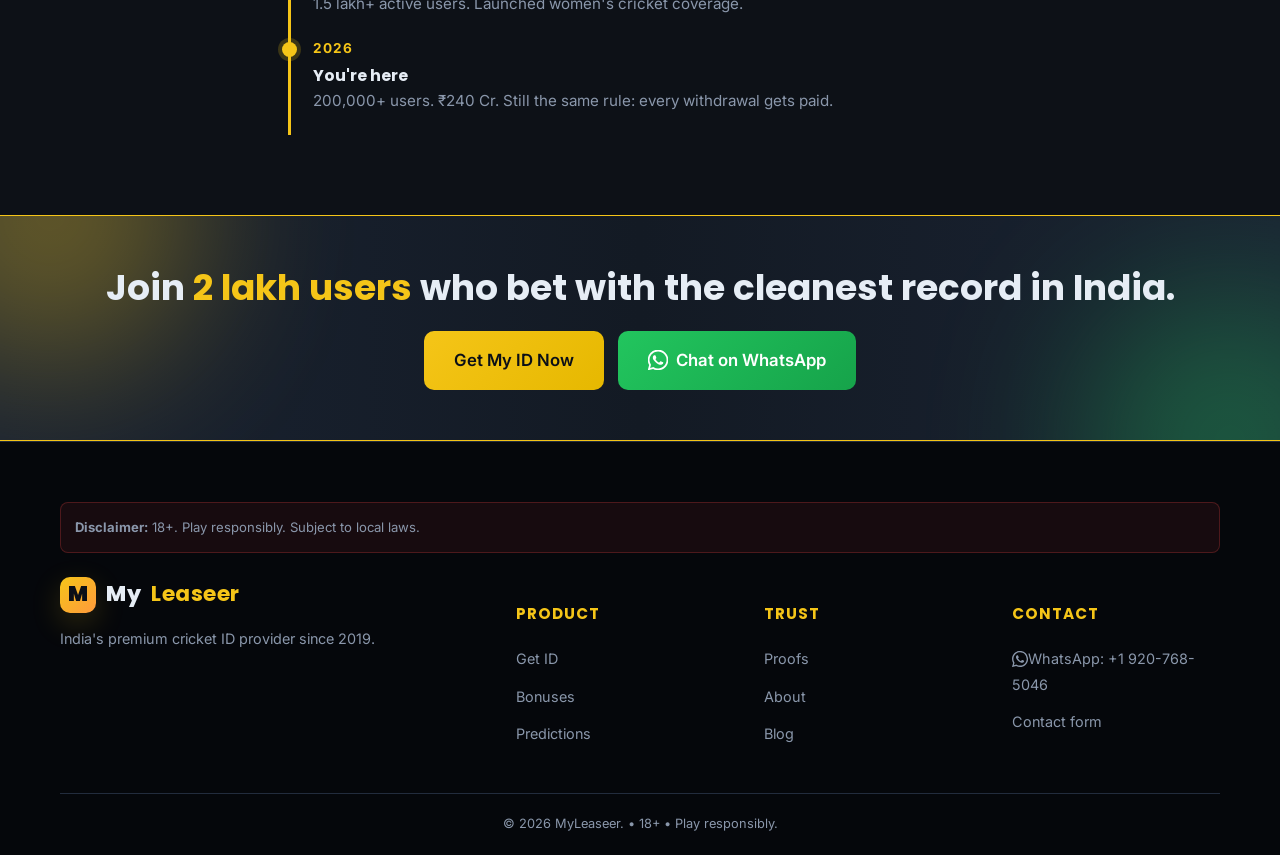
==== commit 91dde4db: "Website Updated" ====
--- a/about.html
+++ b/about.html
@@ -31,6 +31,7 @@
       <li><a href="about.html">About</a></li>
     </ul>
     <div class="nav-cta">
+      <a href="https://wa.me/19207685046" class="btn btn-wa-icon" aria-label="Chat on WhatsApp" target="_blank" rel="noopener"><span class="wa-ico"></span></a>
       <a href="get-id.html" class="btn btn-gold"><span>⚡</span><span class="btn-label">Get ID Now</span></a>
       <button class="hamburger">☰</button>
     </div>
@@ -142,7 +143,10 @@
 <section class="cta-banner">
   <div class="container">
     <h2>Join <span class="gold">2 lakh users</span> who bet with the cleanest record in India.</h2>
-    <a href="get-id.html" class="btn btn-gold btn-lg">Get My ID Now</a>
+    <div style="display:flex;gap:14px;justify-content:center;flex-wrap:wrap;">
+      <a href="get-id.html" class="btn btn-gold btn-lg">Get My ID Now</a>
+      <a href="https://wa.me/19207685046" class="btn btn-green btn-lg" target="_blank" rel="noopener"><span class="wa-ico"></span> Chat on WhatsApp</a>
+    </div>
   </div>
 </section>
 
@@ -153,13 +157,13 @@
       <div><div class="brand" style="margin-bottom:14px;"><span class="brand-logo">M</span>My<b>Leaseer</b></div><p style="font-size:.9rem;">India's premium cricket ID provider since 2019.</p></div>
       <div><h5>Product</h5><ul><li><a href="get-id.html">Get ID</a></li><li><a href="bonuses.html">Bonuses</a></li><li><a href="predictions.html">Predictions</a></li></ul></div>
       <div><h5>Trust</h5><ul><li><a href="proofs.html">Proofs</a></li><li><a href="about.html">About</a></li><li><a href="blog.html">Blog</a></li></ul></div>
-      <div><h5>Contact</h5><ul><li><a href="https://wa.me/19207685046" target="_blank" rel="noopener">WhatsApp: +1 920-768-5046</a></li><li><a href="contact.html">Contact form</a></li></ul></div>
+      <div><h5>Contact</h5><ul><li><a href="https://wa.me/19207685046" target="_blank" rel="noopener"><span class="wa-ico"></span>WhatsApp: +1 920-768-5046</a></li><li><a href="contact.html">Contact form</a></li></ul></div>
     </div>
     <div class="legal">© 2026 MyLeaseer. • 18+ • Play responsibly.</div>
   </div>
 </footer>
 
-<a href="https://wa.me/19207685046" class="wa-float" target="_blank" rel="noopener">💬</a>
+<a href="https://wa.me/19207685046" class="wa-float" target="_blank" rel="noopener"><span class="wa-ico"></span></a>
 <script src="js/main.js"></script>
 </body>
 </html>
--- a/css/style.css
+++ b/css/style.css
@@ -23,6 +23,7 @@
   --shadow-gold: 0 10px 30px rgba(245,197,24,.18);
   --container: 1200px;
   --nav-h: 72px;
+  --wa-svg: url("data:image/svg+xml,%3Csvg xmlns='http://www.w3.org/2000/svg' viewBox='0 0 24 24'%3E%3Cpath d='M17.472 14.382c-.297-.149-1.758-.867-2.03-.967-.273-.099-.471-.148-.67.15-.197.297-.767.966-.94 1.164-.173.199-.347.223-.644.075-.297-.15-1.255-.463-2.39-1.475-.883-.788-1.48-1.761-1.653-2.059-.173-.297-.018-.458.13-.606.134-.133.298-.347.446-.52.149-.174.198-.298.298-.497.099-.198.05-.371-.025-.52-.075-.149-.669-1.612-.916-2.207-.242-.579-.487-.5-.669-.51-.173-.008-.371-.01-.57-.01-.198 0-.52.074-.792.372-.272.297-1.04 1.016-1.04 2.479 0 1.462 1.065 2.875 1.213 3.074.149.198 2.096 3.2 5.077 4.487.709.306 1.262.489 1.694.625.712.227 1.36.195 1.872.118.571-.085 1.758-.719 2.006-1.413.248-.694.248-1.289.173-1.413-.074-.124-.272-.198-.57-.347M12.05 21.785h-.004a9.87 9.87 0 0 1-5.031-1.378l-.361-.214-3.741.982.998-3.648-.235-.374a9.86 9.86 0 0 1-1.51-5.26c.001-5.45 4.436-9.884 9.888-9.884 2.64 0 5.122 1.03 6.988 2.898a9.825 9.825 0 0 1 2.893 6.994c-.003 5.45-4.437 9.884-9.885 9.884m8.413-18.297A11.815 11.815 0 0 0 12.05 0C5.495 0 .16 5.335.157 11.892c0 2.096.547 4.142 1.588 5.945L.057 24l6.305-1.654a11.882 11.882 0 0 0 5.683 1.448h.005c6.554 0 11.89-5.335 11.893-11.893a11.821 11.821 0 0 0-3.48-8.413Z'/%3E%3C/svg%3E");
 }
 
 * { box-sizing: border-box; }
@@ -444,15 +445,35 @@
 .blog-card h3 { font-size: 1.1rem; margin: 8px 0; }
 .blog-card .meta { color: var(--muted); font-size: .82rem; margin-top: 10px; }
 
+/* ------------ WhatsApp icon (reusable) ------------ */
+.wa-ico {
+  display: inline-block; width: 1.1em; height: 1.1em;
+  vertical-align: -.2em; flex: none;
+  background-color: currentColor;
+  -webkit-mask: var(--wa-svg) center / contain no-repeat;
+  mask: var(--wa-svg) center / contain no-repeat;
+}
+.topbar .socials a .wa-ico { width: .9em; height: .9em; margin-right: 4px; }
+.btn .wa-ico { width: 1.15em; height: 1.15em; vertical-align: -.22em; }
+
+/* Icon-only WhatsApp nav button */
+.btn-wa-icon {
+  background: linear-gradient(135deg, #25d366, #16a34a); color: #fff;
+  padding: 11px; border-radius: 10px;
+}
+.btn-wa-icon .wa-ico { width: 20px; height: 20px; vertical-align: middle; }
+.btn-wa-icon:hover { transform: translateY(-2px); box-shadow: 0 10px 30px rgba(37,211,102,.4); }
+
 /* ------------ Floating WhatsApp ------------ */
 .wa-float {
   position: fixed; bottom: 24px; right: 24px; z-index: 200;
   width: 60px; height: 60px; border-radius: 50%;
   background: #25d366; color: #fff;
-  display: grid; place-items: center; font-size: 1.8rem;
+  display: grid; place-items: center;
   box-shadow: 0 10px 30px rgba(37,211,102,.45);
   animation: float 2s ease-in-out infinite;
 }
+.wa-float .wa-ico { width: 32px; height: 32px; }
 @keyframes float { 0%,100% { transform: translateY(0); } 50% { transform: translateY(-6px); } }
 .wa-float::after {
   content: ""; position: absolute; inset: -6px; border-radius: 50%;
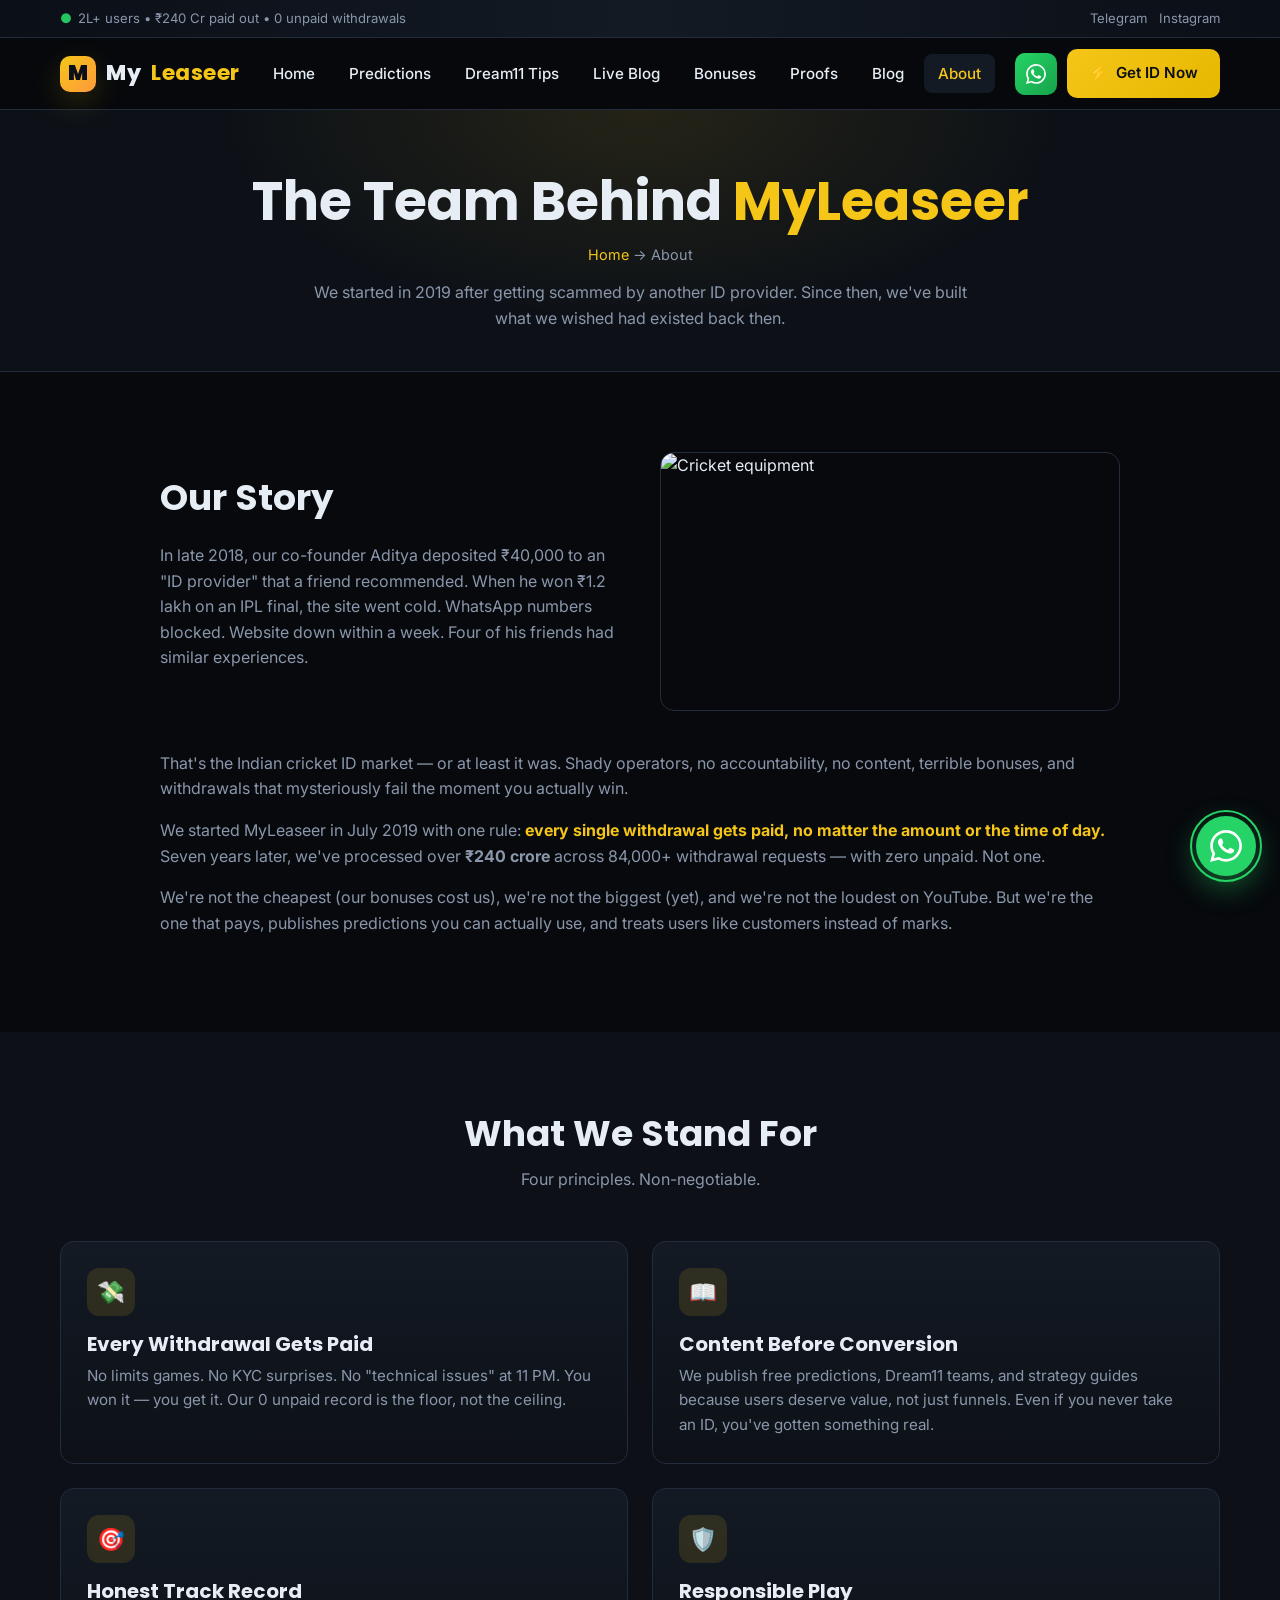
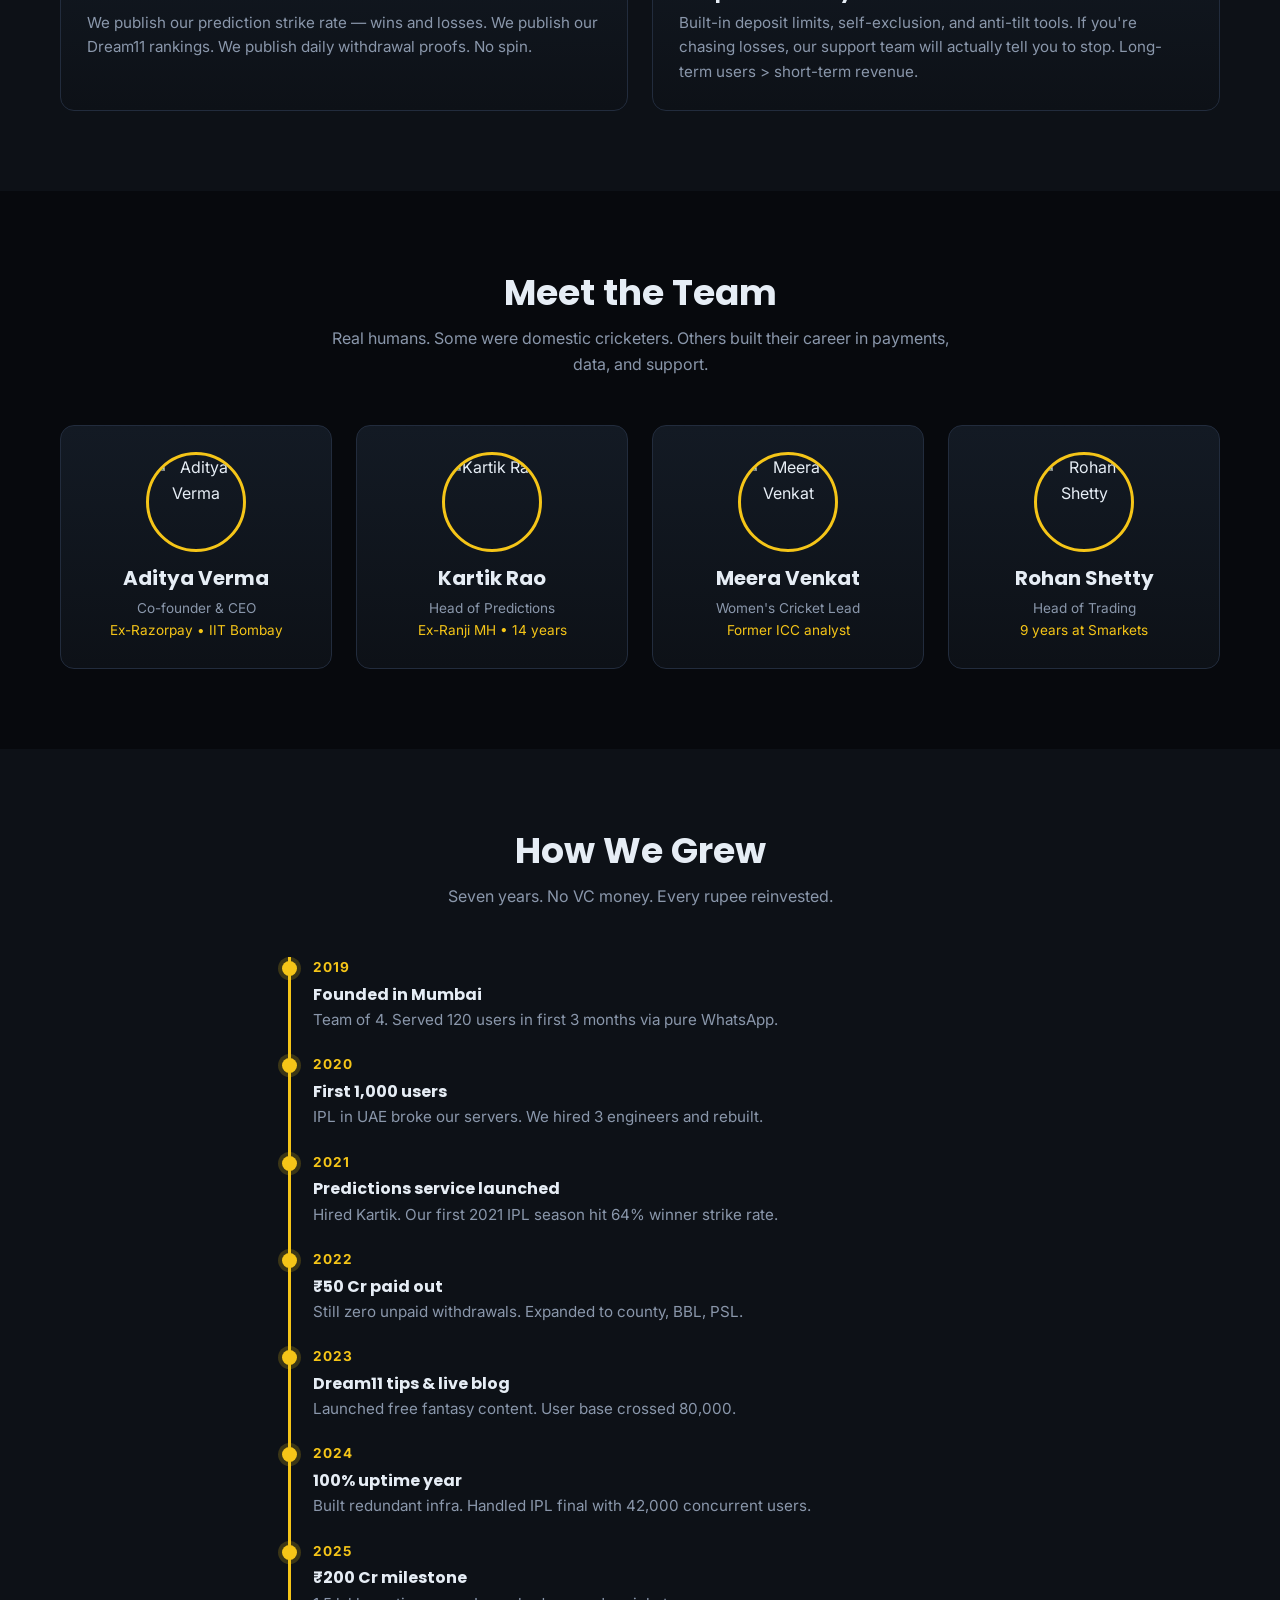
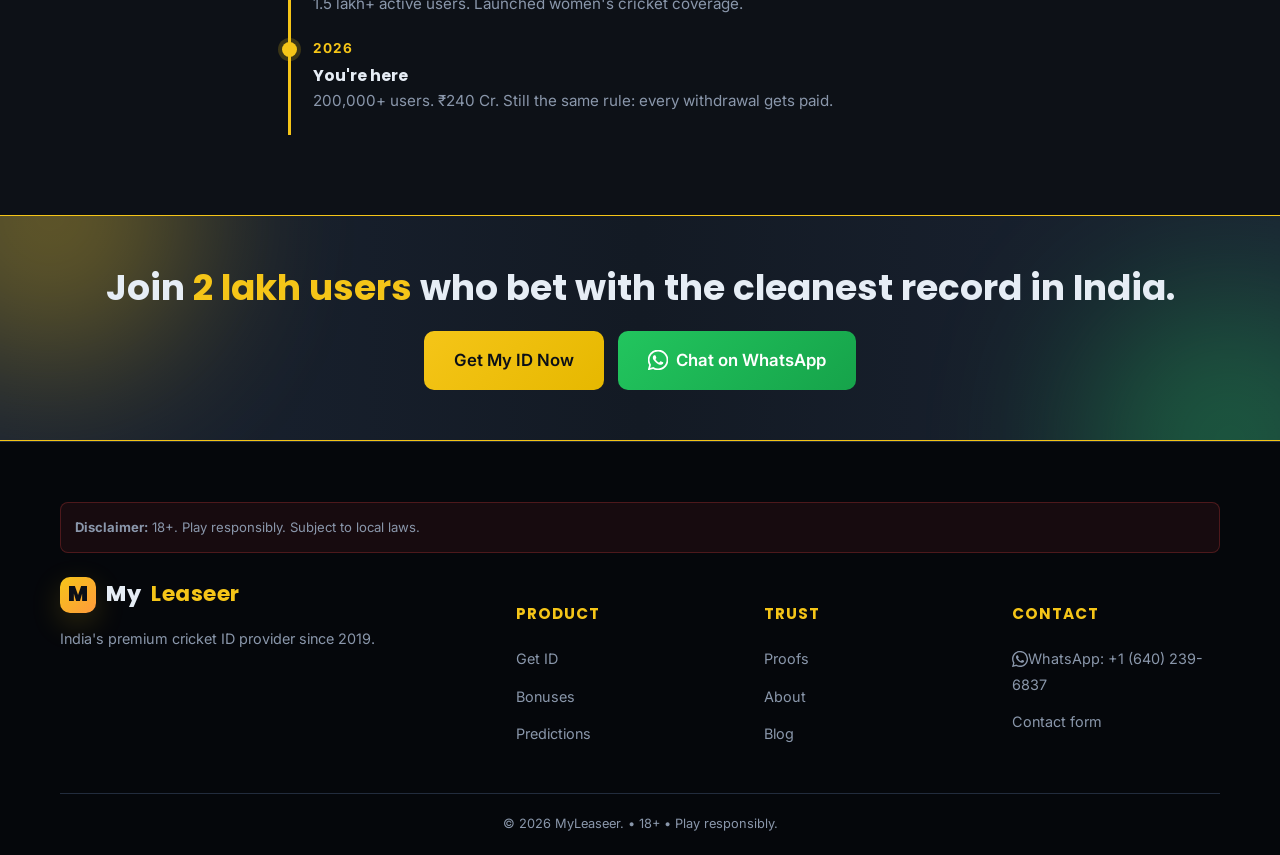
==== commit 1f4291f2: "Add google Analysitc" ====
--- a/about.html
+++ b/about.html
@@ -1,6 +1,15 @@
 <!DOCTYPE html>
 <html lang="en">
 <head>
+<!-- Google tag (gtag.js) -->
+<script async src="https://www.googletagmanager.com/gtag/js?id=G-F3F22NDFT3"></script>
+<script>
+  window.dataLayer = window.dataLayer || [];
+  function gtag(){dataLayer.push(arguments);}
+  gtag('js', new Date());
+
+  gtag('config', 'G-F3F22NDFT3');
+</script>
 <meta charset="UTF-8" />
 <meta name="viewport" content="width=device-width, initial-scale=1.0" />
 <title>About Us — The Team Behind MyLeaseer | Cricket ID Provider Since 2019</title>
@@ -31,7 +40,7 @@
       <li><a href="about.html">About</a></li>
     </ul>
     <div class="nav-cta">
-      <a href="https://wa.me/19207685046" class="btn btn-wa-icon" aria-label="Chat on WhatsApp" target="_blank" rel="noopener"><span class="wa-ico"></span></a>
+      <a href="https://wa.me/16402396837" class="btn btn-wa-icon" aria-label="Chat on WhatsApp" target="_blank" rel="noopener"><span class="wa-ico"></span></a>
       <a href="get-id.html" class="btn btn-gold"><span>⚡</span><span class="btn-label">Get ID Now</span></a>
       <button class="hamburger">☰</button>
     </div>
@@ -145,7 +154,7 @@
     <h2>Join <span class="gold">2 lakh users</span> who bet with the cleanest record in India.</h2>
     <div style="display:flex;gap:14px;justify-content:center;flex-wrap:wrap;">
       <a href="get-id.html" class="btn btn-gold btn-lg">Get My ID Now</a>
-      <a href="https://wa.me/19207685046" class="btn btn-green btn-lg" target="_blank" rel="noopener"><span class="wa-ico"></span> Chat on WhatsApp</a>
+      <a href="https://wa.me/16402396837" class="btn btn-green btn-lg" target="_blank" rel="noopener"><span class="wa-ico"></span> Chat on WhatsApp</a>
     </div>
   </div>
 </section>
@@ -157,13 +166,13 @@
       <div><div class="brand" style="margin-bottom:14px;"><span class="brand-logo">M</span>My<b>Leaseer</b></div><p style="font-size:.9rem;">India's premium cricket ID provider since 2019.</p></div>
       <div><h5>Product</h5><ul><li><a href="get-id.html">Get ID</a></li><li><a href="bonuses.html">Bonuses</a></li><li><a href="predictions.html">Predictions</a></li></ul></div>
       <div><h5>Trust</h5><ul><li><a href="proofs.html">Proofs</a></li><li><a href="about.html">About</a></li><li><a href="blog.html">Blog</a></li></ul></div>
-      <div><h5>Contact</h5><ul><li><a href="https://wa.me/19207685046" target="_blank" rel="noopener"><span class="wa-ico"></span>WhatsApp: +1 920-768-5046</a></li><li><a href="contact.html">Contact form</a></li></ul></div>
+      <div><h5>Contact</h5><ul><li><a href="https://wa.me/16402396837" target="_blank" rel="noopener"><span class="wa-ico"></span>WhatsApp: +1 (640) 239-6837</a></li><li><a href="contact.html">Contact form</a></li></ul></div>
     </div>
     <div class="legal">© 2026 MyLeaseer. • 18+ • Play responsibly.</div>
   </div>
 </footer>
 
-<a href="https://wa.me/19207685046" class="wa-float" target="_blank" rel="noopener"><span class="wa-ico"></span></a>
+<a href="https://wa.me/16402396837" class="wa-float" target="_blank" rel="noopener"><span class="wa-ico"></span></a>
 <script src="js/main.js"></script>
 </body>
 </html>
